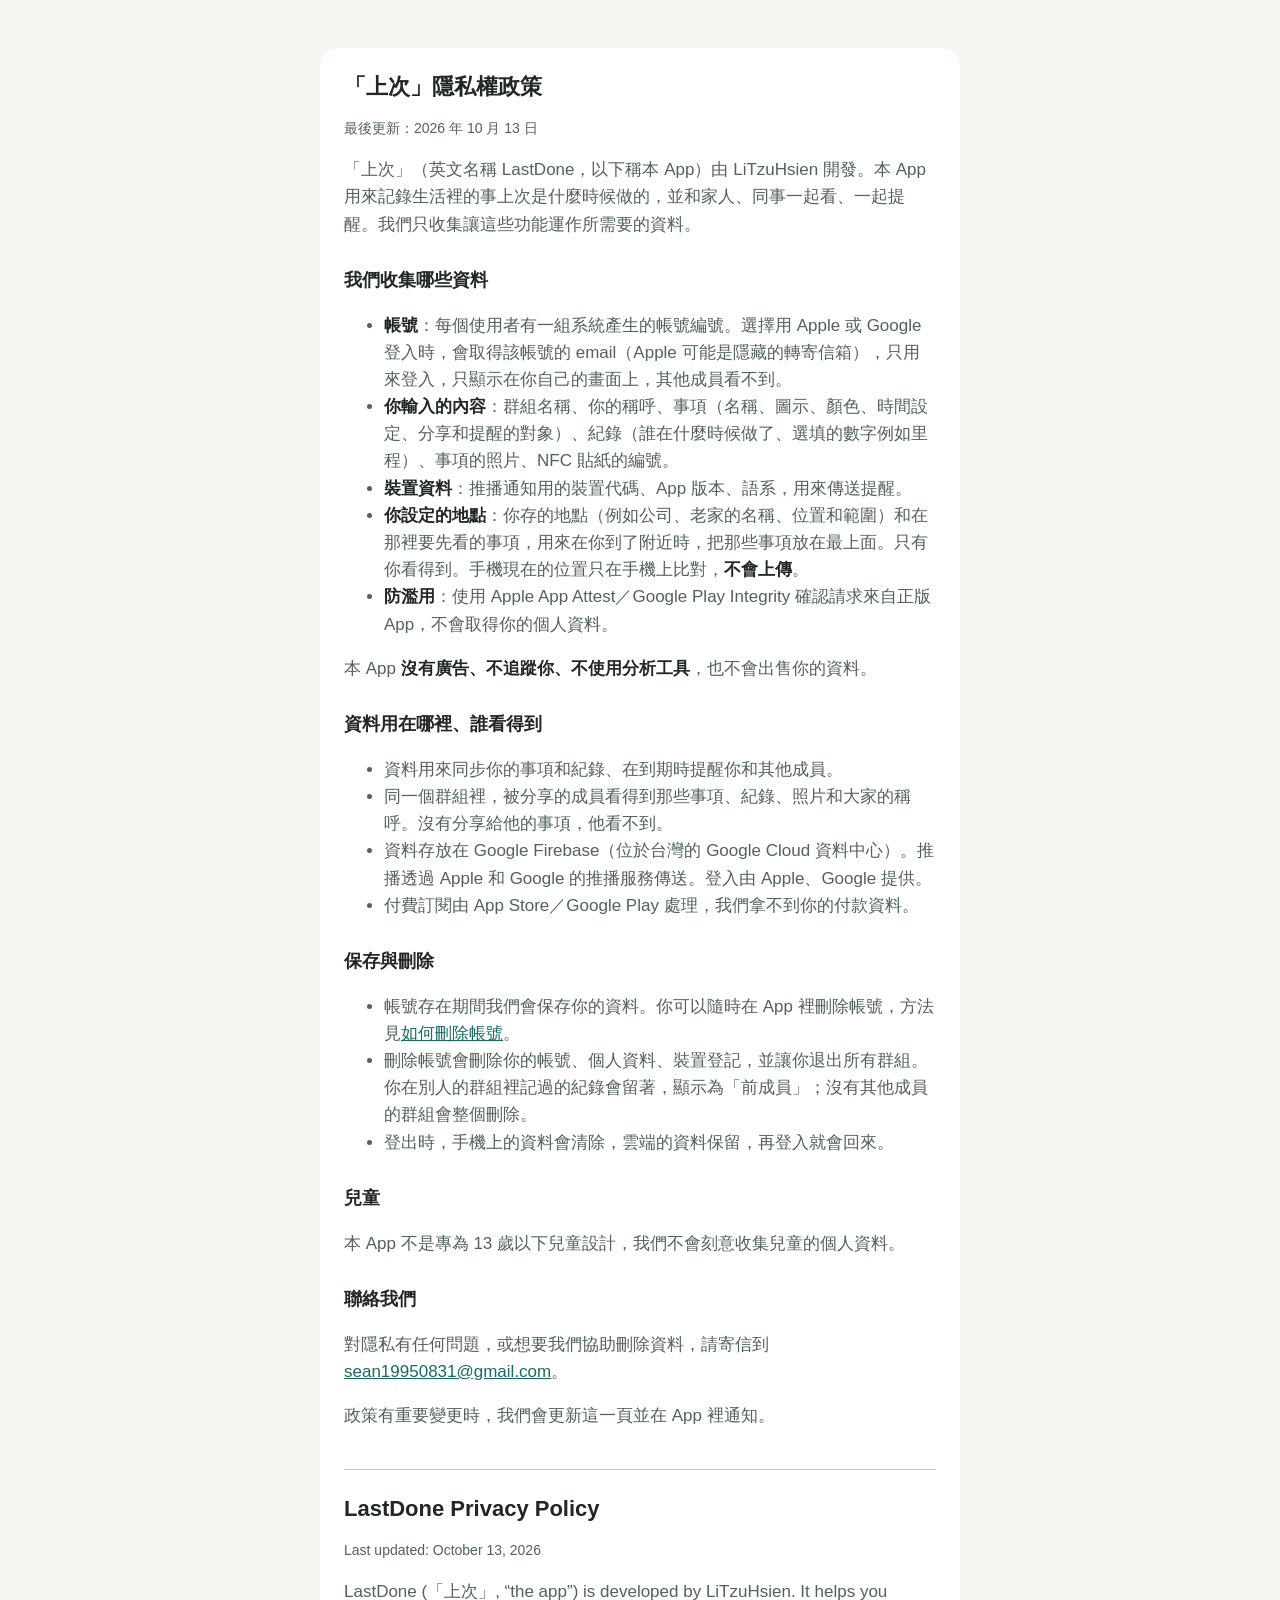
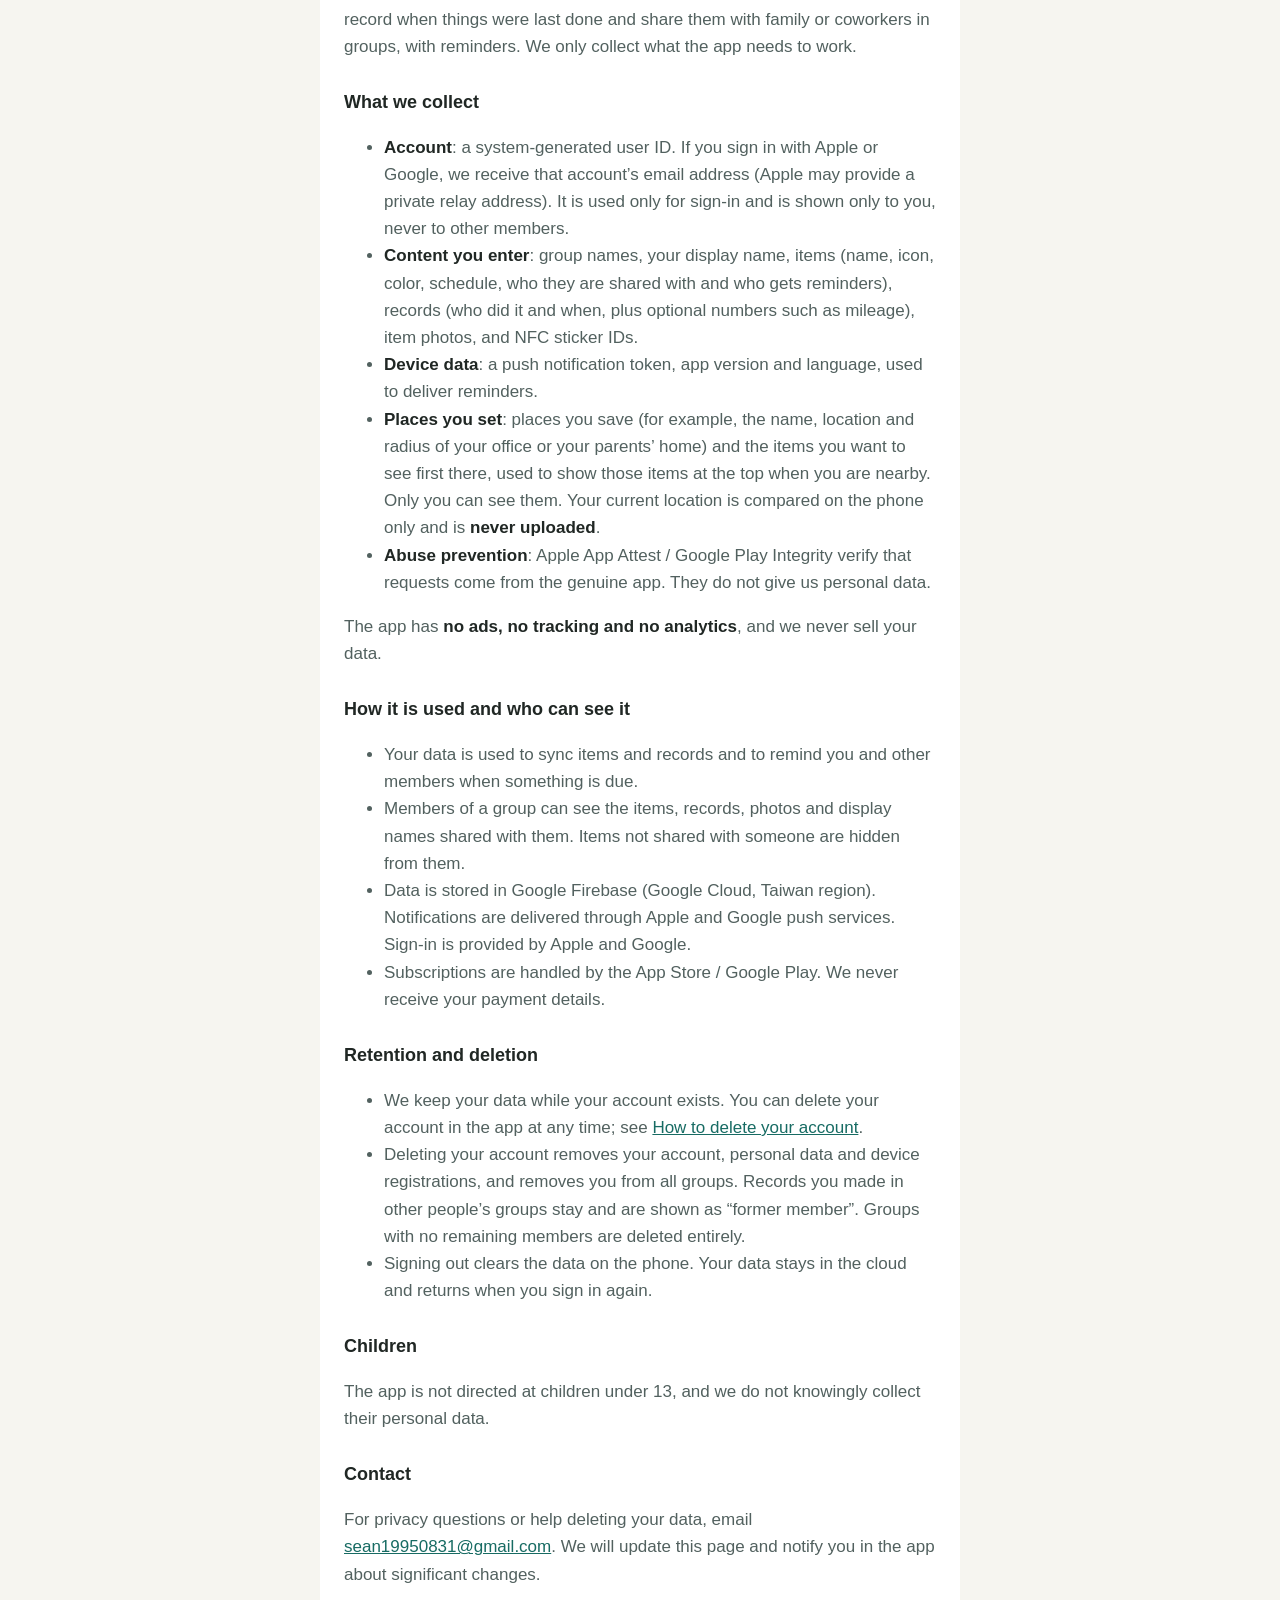
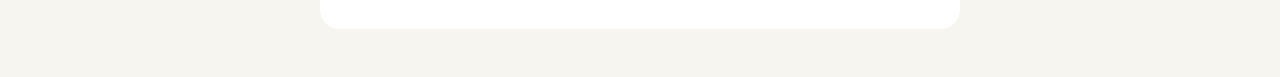
==== privacy/index.html @ f5fc483f "隱私權政策、刪除帳號說明（中英文） Co-Authored-By: Claude Opus 5.5 <noreply@anthropic.com> Claude-Session: https://cl" ====
<!doctype html>
<html lang="zh-Hant-TW">
<head>
  <meta charset="utf-8">
  <meta name="viewport" content="width=device-width, initial-scale=1">
  <title>「上次」隱私權政策 Privacy Policy</title>
  <style>
    :root {
      color-scheme: light dark;
      --bg: #f6f5f0;
      --card: #ffffff;
      --text: #202724;
      --muted: #52615f;
      --accent: #176b63;
    }
    @media (prefers-color-scheme: dark) {
      :root {
        --bg: #151a18;
        --card: #202724;
        --text: #f3f5f2;
        --muted: #bbc7c2;
        --accent: #79d6c7;
      }
    }
    body {
      margin: 0;
      background: var(--bg);
      color: var(--text);
      font: 17px/1.6 -apple-system, BlinkMacSystemFont, "PingFang TC", "Noto Sans TC", sans-serif;
    }
    main {
      max-width: 640px;
      margin: 0 auto;
      padding: 48px 16px;
    }
    .card {
      background: var(--card);
      border-radius: 20px;
      padding: 24px;
    }
    h1 {
      font-size: 22px;
      line-height: 1.4;
      margin: 0 0 8px;
    }
    p, li {
      color: var(--muted);
    }
    .code {
      font: 600 32px/1.2 ui-monospace, "SF Mono", Menlo, monospace;
      letter-spacing: 4px;
      color: var(--text);
      margin: 20px 0;
      word-break: break-all;
    }
    ol {
      padding-left: 20px;
    }
    strong {
      color: var(--text);
    }
  </style>
  <style>
    h2 { font-size: 18px; margin: 28px 0 8px; color: var(--text); }
    .lang { margin-top: 40px; padding-top: 24px; border-top: 1px solid color-mix(in srgb, var(--muted) 30%, transparent); }
    .updated { font-size: 14px; }
    a { color: var(--accent); }
    .card + .card { margin-top: 16px; }
  </style>
</head>
<body>
  <main>
    <div class="card">
      <h1>「上次」隱私權政策</h1>
      <p class="updated">最後更新：2026 年 10 月 13 日</p>
      <p>「上次」（英文名稱 LastDone，以下稱本 App）由 LiTzuHsien 開發。本 App 用來記錄生活裡的事上次是什麼時候做的，並和家人、同事一起看、一起提醒。我們只收集讓這些功能運作所需要的資料。</p>

      <h2>我們收集哪些資料</h2>
      <ul>
        <li><strong>帳號</strong>：每個使用者有一組系統產生的帳號編號。選擇用 Apple 或 Google 登入時，會取得該帳號的 email（Apple 可能是隱藏的轉寄信箱），只用來登入，只顯示在你自己的畫面上，其他成員看不到。</li>
        <li><strong>你輸入的內容</strong>：群組名稱、你的稱呼、事項（名稱、圖示、顏色、時間設定、分享和提醒的對象）、紀錄（誰在什麼時候做了、選填的數字例如里程）、事項的照片、NFC 貼紙的編號。</li>
        <li><strong>裝置資料</strong>：推播通知用的裝置代碼、App 版本、語系，用來傳送提醒。</li>
        <li><strong>你設定的地點</strong>：你存的地點（例如公司、老家的名稱、位置和範圍）和在那裡要先看的事項，用來在你到了附近時，把那些事項放在最上面。只有你看得到。手機現在的位置只在手機上比對，<strong>不會上傳</strong>。</li>
        <li><strong>防濫用</strong>：使用 Apple App Attest／Google Play Integrity 確認請求來自正版 App，不會取得你的個人資料。</li>
      </ul>
      <p>本 App <strong>沒有廣告、不追蹤你、不使用分析工具</strong>，也不會出售你的資料。</p>

      <h2>資料用在哪裡、誰看得到</h2>
      <ul>
        <li>資料用來同步你的事項和紀錄、在到期時提醒你和其他成員。</li>
        <li>同一個群組裡，被分享的成員看得到那些事項、紀錄、照片和大家的稱呼。沒有分享給他的事項，他看不到。</li>
        <li>資料存放在 Google Firebase（位於台灣的 Google Cloud 資料中心）。推播透過 Apple 和 Google 的推播服務傳送。登入由 Apple、Google 提供。</li>
        <li>付費訂閱由 App Store／Google Play 處理，我們拿不到你的付款資料。</li>
      </ul>

      <h2>保存與刪除</h2>
      <ul>
        <li>帳號存在期間我們會保存你的資料。你可以隨時在 App 裡刪除帳號，方法見<a href="../delete-account/">如何刪除帳號</a>。</li>
        <li>刪除帳號會刪除你的帳號、個人資料、裝置登記，並讓你退出所有群組。你在別人的群組裡記過的紀錄會留著，顯示為「前成員」；沒有其他成員的群組會整個刪除。</li>
        <li>登出時，手機上的資料會清除，雲端的資料保留，再登入就會回來。</li>
      </ul>

      <h2>兒童</h2>
      <p>本 App 不是專為 13 歲以下兒童設計，我們不會刻意收集兒童的個人資料。</p>

      <h2>聯絡我們</h2>
      <p>對隱私有任何問題，或想要我們協助刪除資料，請寄信到 <a href="mailto:sean19950831@gmail.com">sean19950831@gmail.com</a>。</p>
      <p>政策有重要變更時，我們會更新這一頁並在 App 裡通知。</p>

      <div class="lang" lang="en">
        <h1>LastDone Privacy Policy</h1>
        <p class="updated">Last updated: October 13, 2026</p>
        <p>LastDone (「上次」, “the app”) is developed by LiTzuHsien. It helps you record when things were last done and share them with family or coworkers in groups, with reminders. We only collect what the app needs to work.</p>
        <h2>What we collect</h2>
        <ul>
          <li><strong>Account</strong>: a system-generated user ID. If you sign in with Apple or Google, we receive that account’s email address (Apple may provide a private relay address). It is used only for sign-in and is shown only to you, never to other members.</li>
          <li><strong>Content you enter</strong>: group names, your display name, items (name, icon, color, schedule, who they are shared with and who gets reminders), records (who did it and when, plus optional numbers such as mileage), item photos, and NFC sticker IDs.</li>
          <li><strong>Device data</strong>: a push notification token, app version and language, used to deliver reminders.</li>
          <li><strong>Places you set</strong>: places you save (for example, the name, location and radius of your office or your parents’ home) and the items you want to see first there, used to show those items at the top when you are nearby. Only you can see them. Your current location is compared on the phone only and is <strong>never uploaded</strong>.</li>
          <li><strong>Abuse prevention</strong>: Apple App Attest / Google Play Integrity verify that requests come from the genuine app. They do not give us personal data.</li>
        </ul>
        <p>The app has <strong>no ads, no tracking and no analytics</strong>, and we never sell your data.</p>
        <h2>How it is used and who can see it</h2>
        <ul>
          <li>Your data is used to sync items and records and to remind you and other members when something is due.</li>
          <li>Members of a group can see the items, records, photos and display names shared with them. Items not shared with someone are hidden from them.</li>
          <li>Data is stored in Google Firebase (Google Cloud, Taiwan region). Notifications are delivered through Apple and Google push services. Sign-in is provided by Apple and Google.</li>
          <li>Subscriptions are handled by the App Store / Google Play. We never receive your payment details.</li>
        </ul>
        <h2>Retention and deletion</h2>
        <ul>
          <li>We keep your data while your account exists. You can delete your account in the app at any time; see <a href="../delete-account/">How to delete your account</a>.</li>
          <li>Deleting your account removes your account, personal data and device registrations, and removes you from all groups. Records you made in other people’s groups stay and are shown as “former member”. Groups with no remaining members are deleted entirely.</li>
          <li>Signing out clears the data on the phone. Your data stays in the cloud and returns when you sign in again.</li>
        </ul>
        <h2>Children</h2>
        <p>The app is not directed at children under 13, and we do not knowingly collect their personal data.</p>
        <h2>Contact</h2>
        <p>For privacy questions or help deleting your data, email <a href="mailto:sean19950831@gmail.com">sean19950831@gmail.com</a>. We will update this page and notify you in the app about significant changes.</p>
      </div>
    </div>
  </main>
</body>
</html>
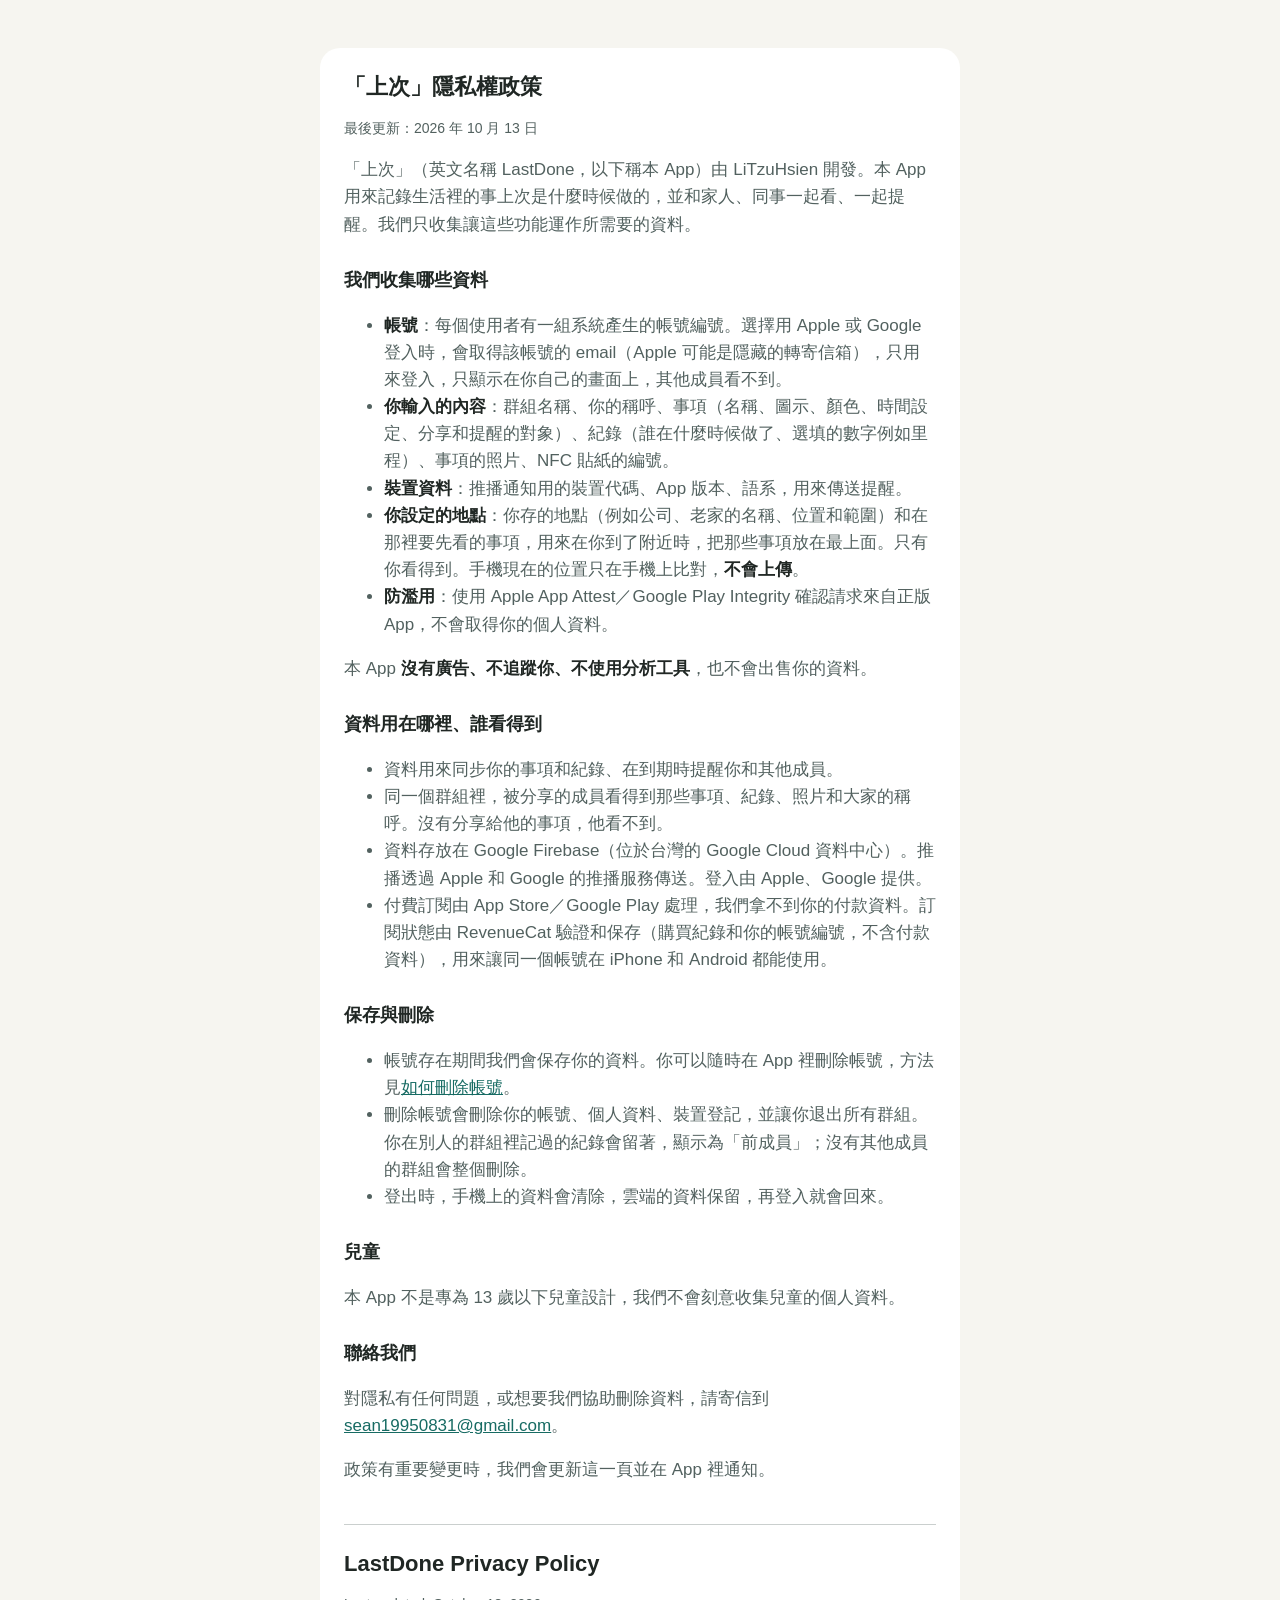
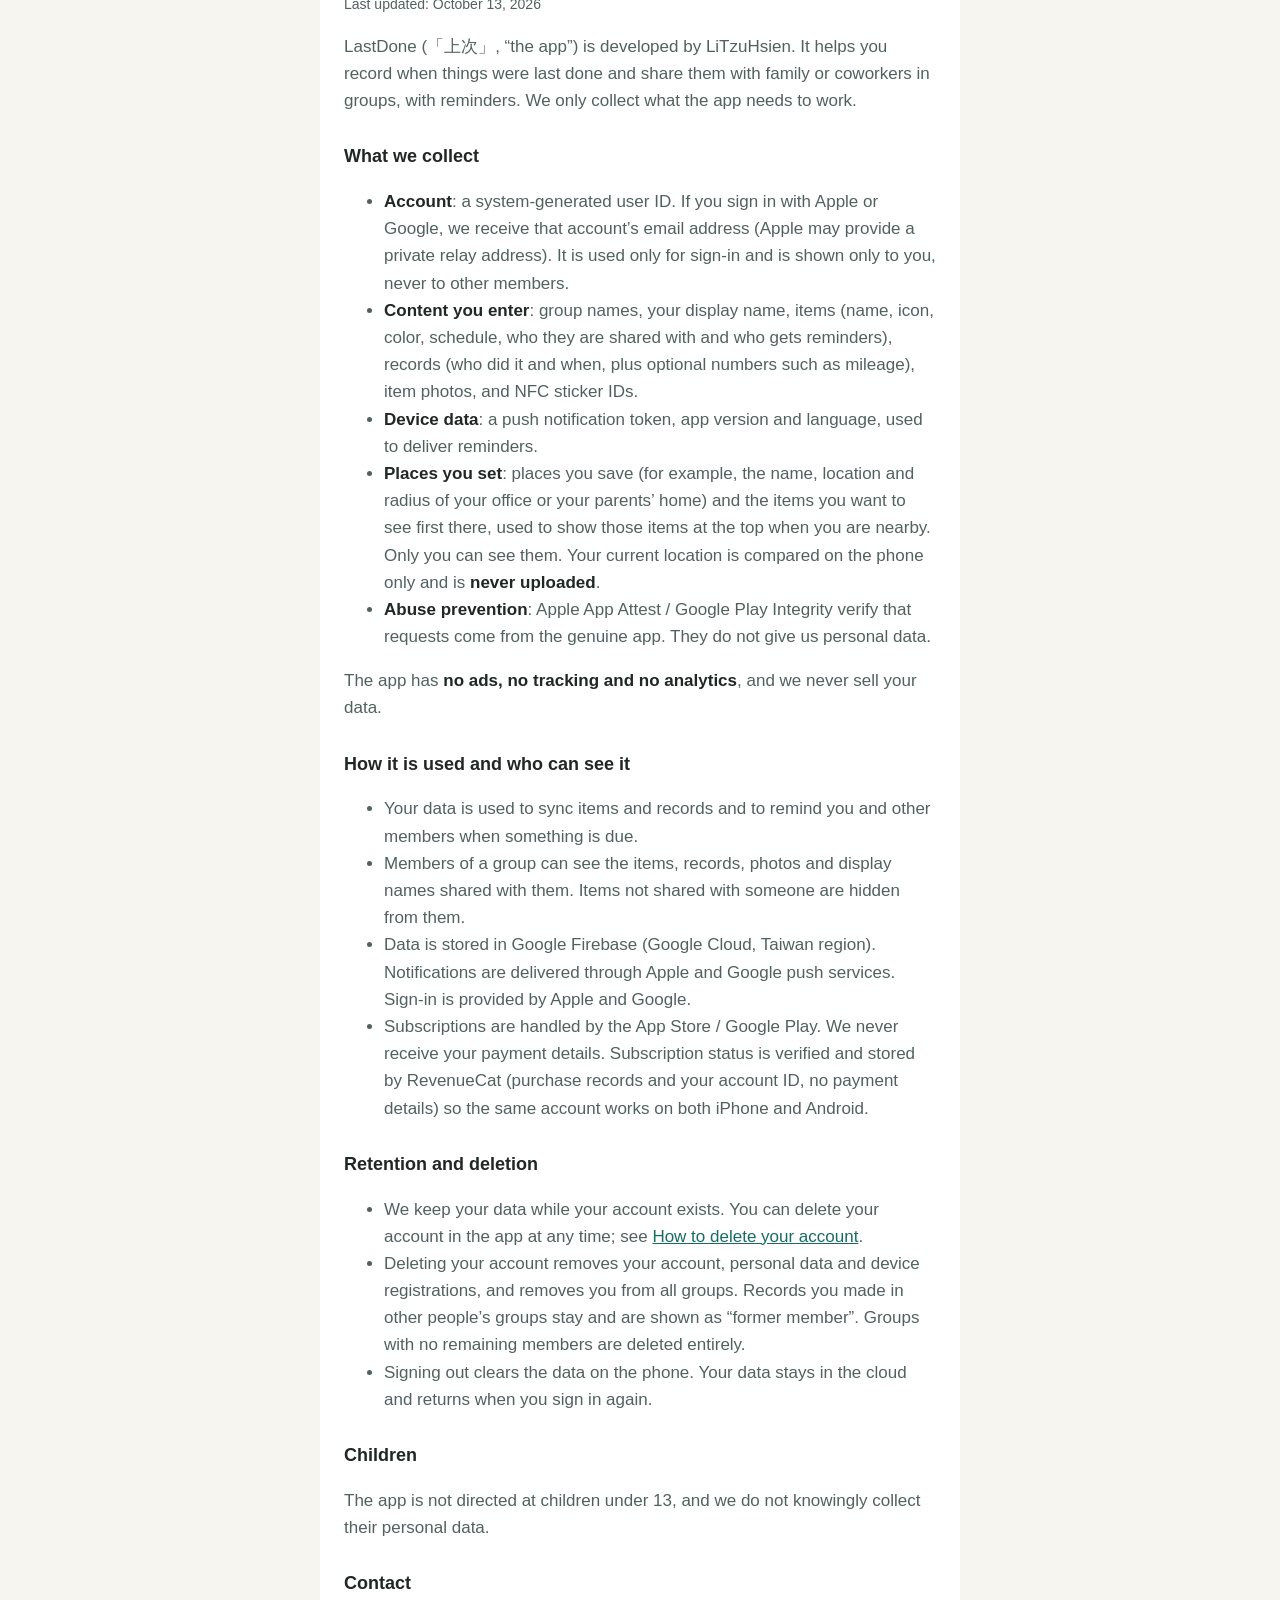
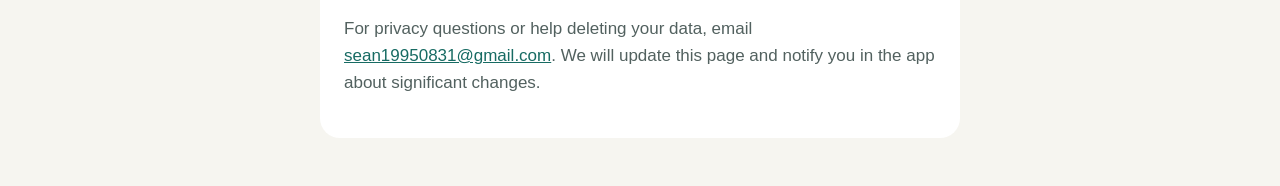
==== commit cdff3a1b: "隱私權政策：訂閱狀態由 RevenueCat 驗證和保存 Co-Authored-By: Claude Opus 5.5 <noreply@anthropic.com> Claude-Session:" ====
--- a/privacy/index.html
+++ b/privacy/index.html
@@ -90,7 +90,7 @@
         <li>資料用來同步你的事項和紀錄、在到期時提醒你和其他成員。</li>
         <li>同一個群組裡，被分享的成員看得到那些事項、紀錄、照片和大家的稱呼。沒有分享給他的事項，他看不到。</li>
         <li>資料存放在 Google Firebase（位於台灣的 Google Cloud 資料中心）。推播透過 Apple 和 Google 的推播服務傳送。登入由 Apple、Google 提供。</li>
-        <li>付費訂閱由 App Store／Google Play 處理，我們拿不到你的付款資料。</li>
+        <li>付費訂閱由 App Store／Google Play 處理，我們拿不到你的付款資料。訂閱狀態由 RevenueCat 驗證和保存（購買紀錄和你的帳號編號，不含付款資料），用來讓同一個帳號在 iPhone 和 Android 都能使用。</li>
       </ul>
 
       <h2>保存與刪除</h2>
@@ -125,7 +125,7 @@
           <li>Your data is used to sync items and records and to remind you and other members when something is due.</li>
           <li>Members of a group can see the items, records, photos and display names shared with them. Items not shared with someone are hidden from them.</li>
           <li>Data is stored in Google Firebase (Google Cloud, Taiwan region). Notifications are delivered through Apple and Google push services. Sign-in is provided by Apple and Google.</li>
-          <li>Subscriptions are handled by the App Store / Google Play. We never receive your payment details.</li>
+          <li>Subscriptions are handled by the App Store / Google Play. We never receive your payment details. Subscription status is verified and stored by RevenueCat (purchase records and your account ID, no payment details) so the same account works on both iPhone and Android.</li>
         </ul>
         <h2>Retention and deletion</h2>
         <ul>
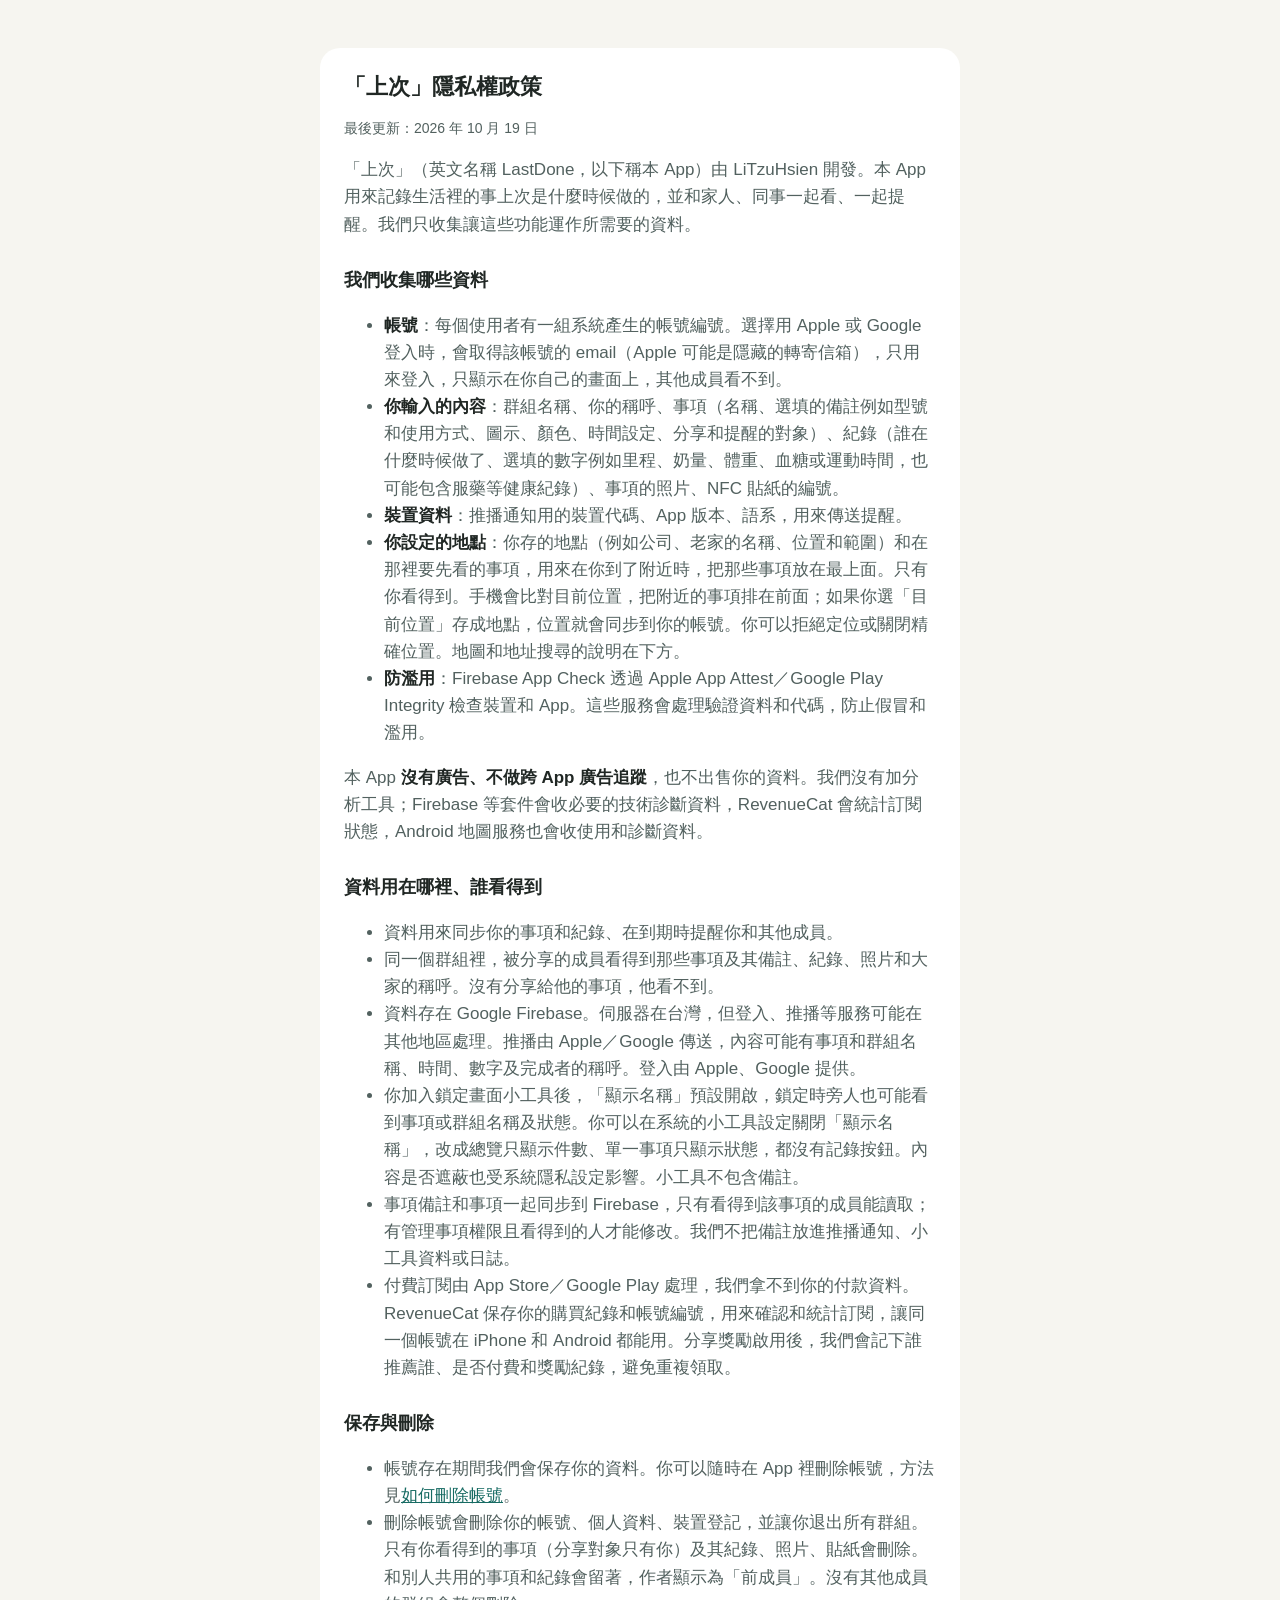
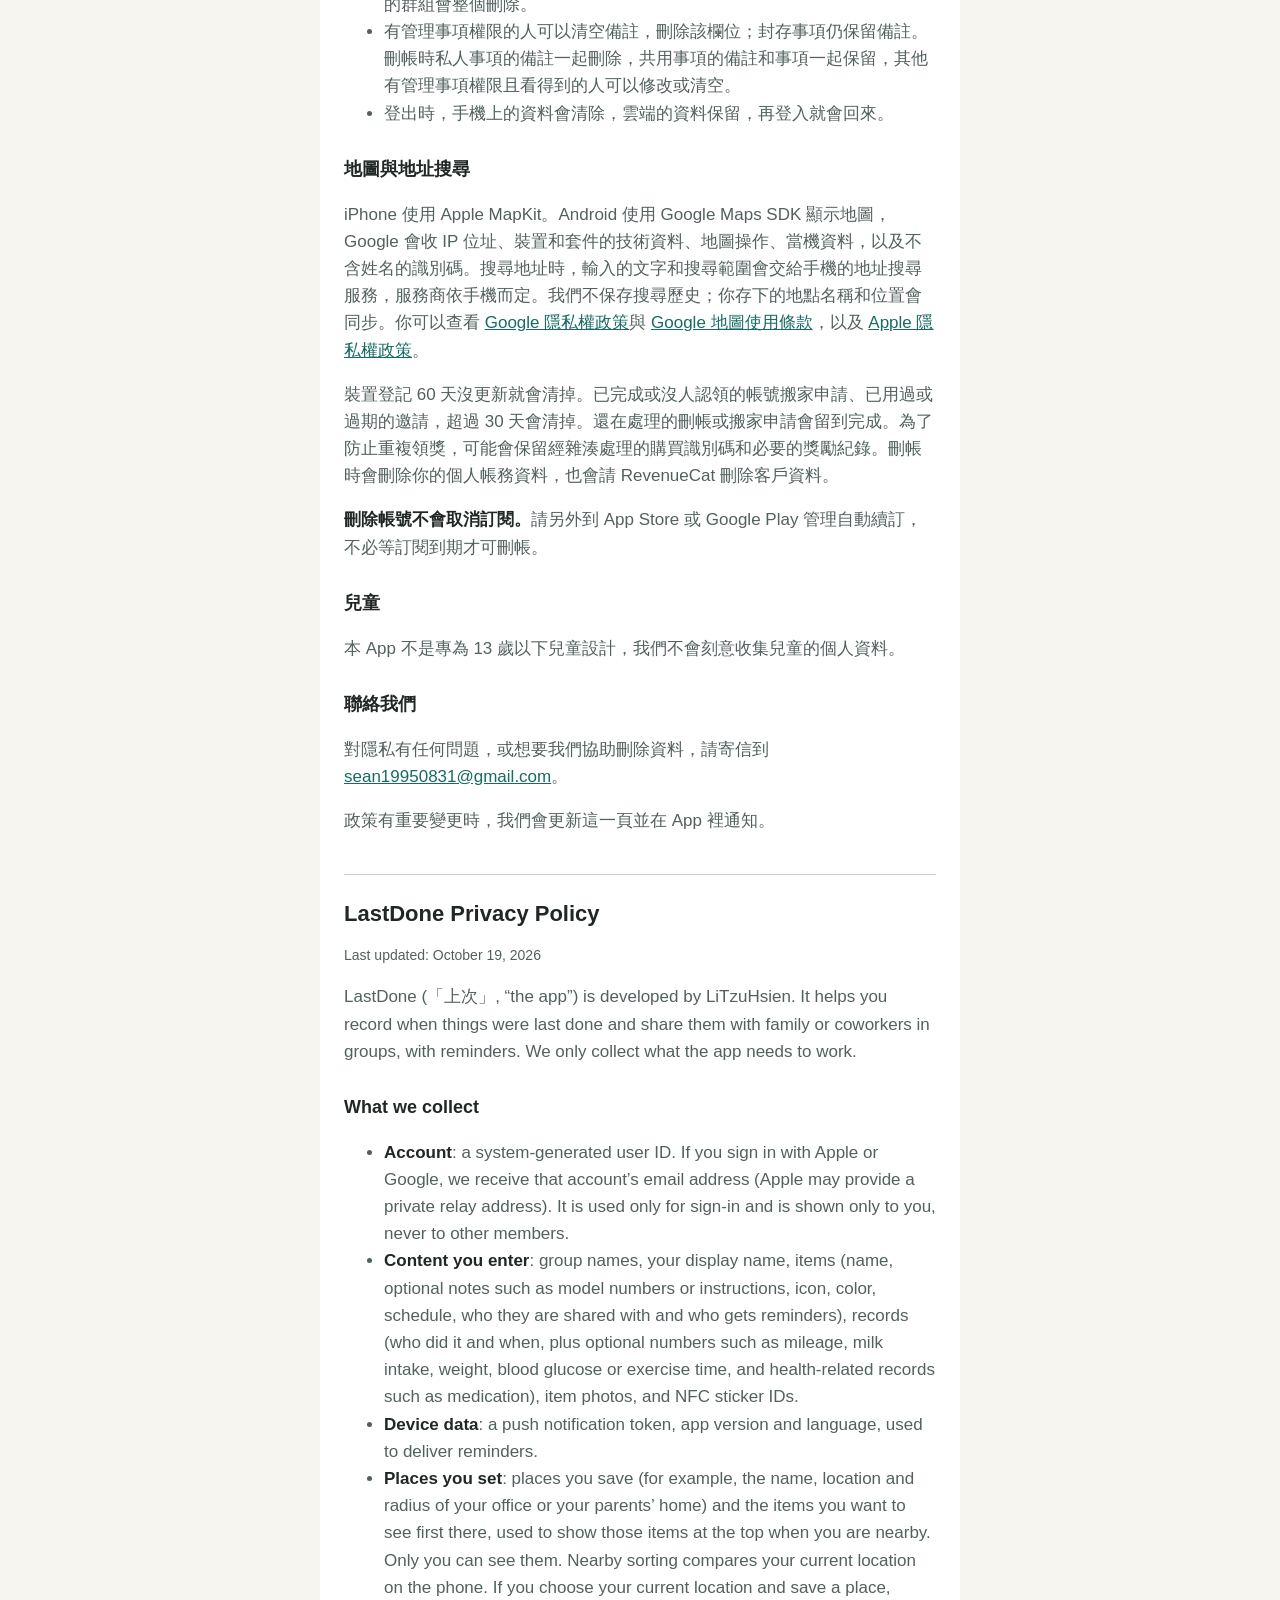
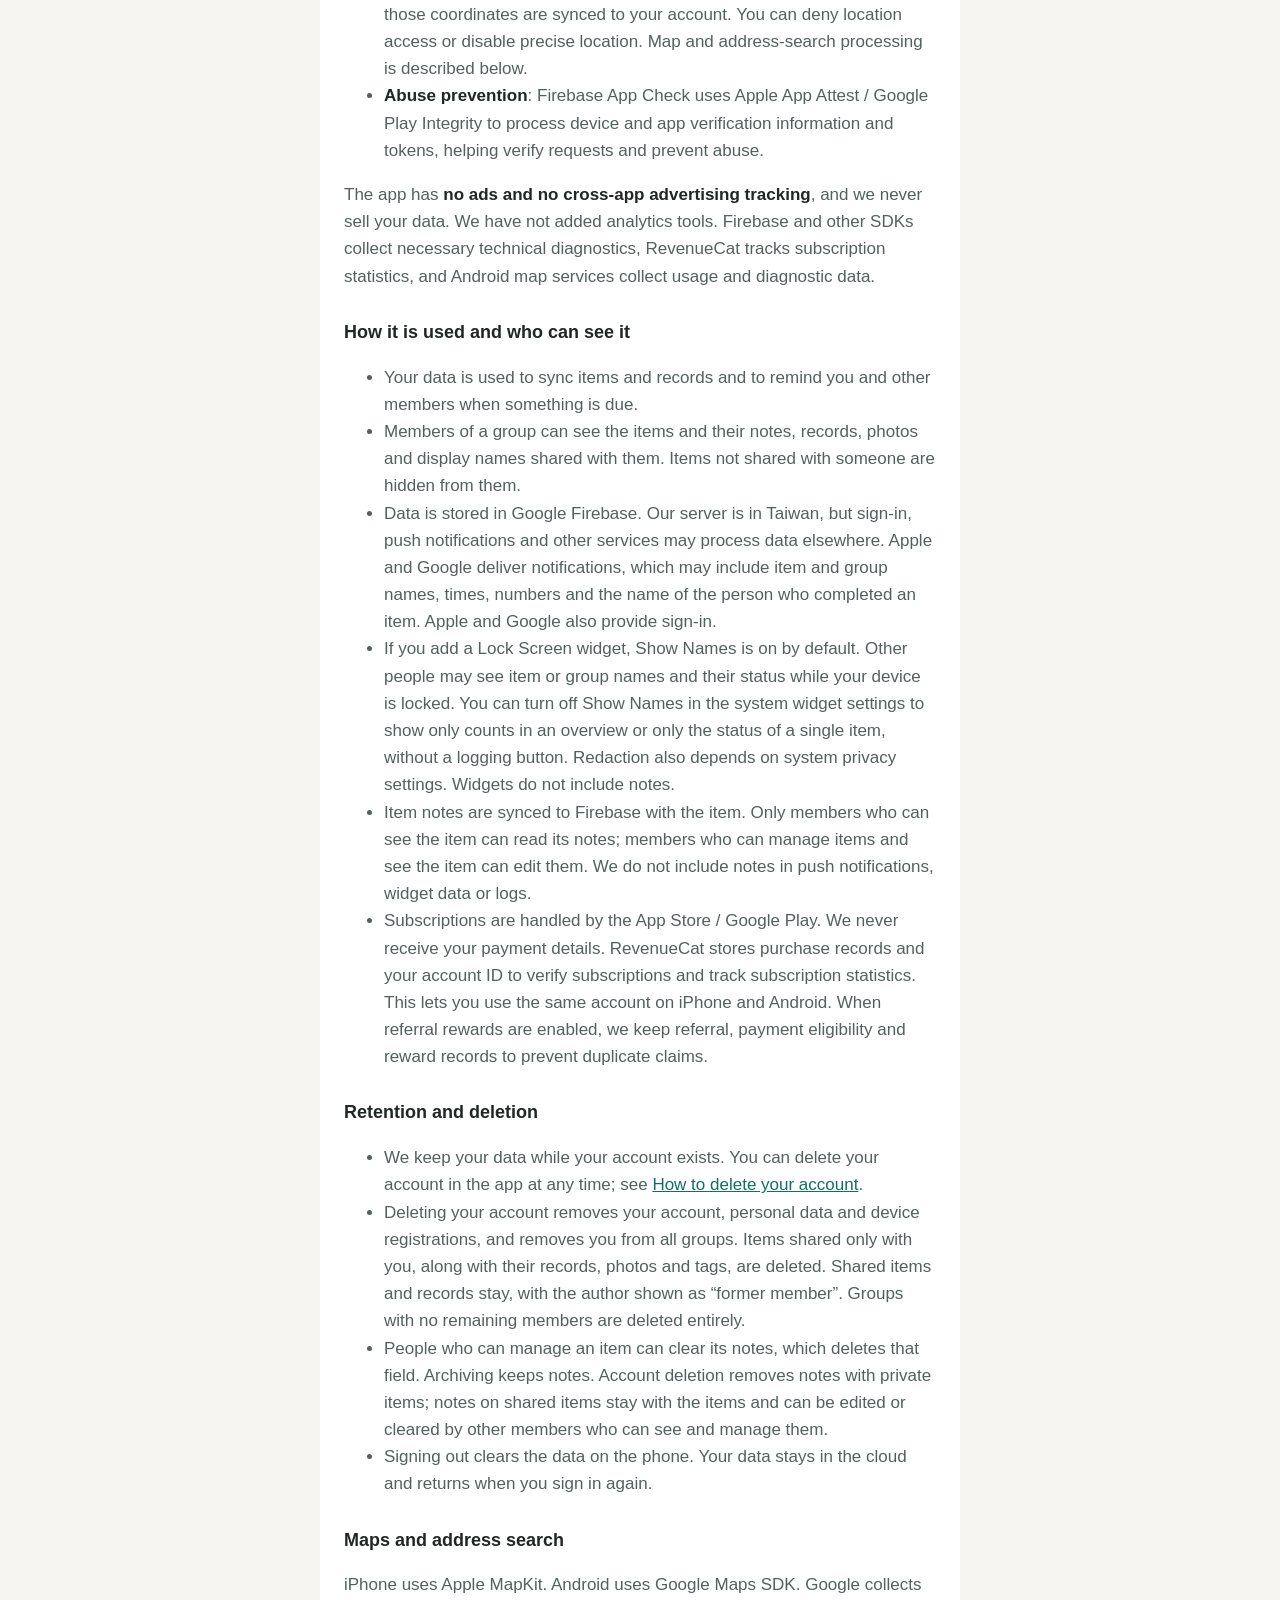
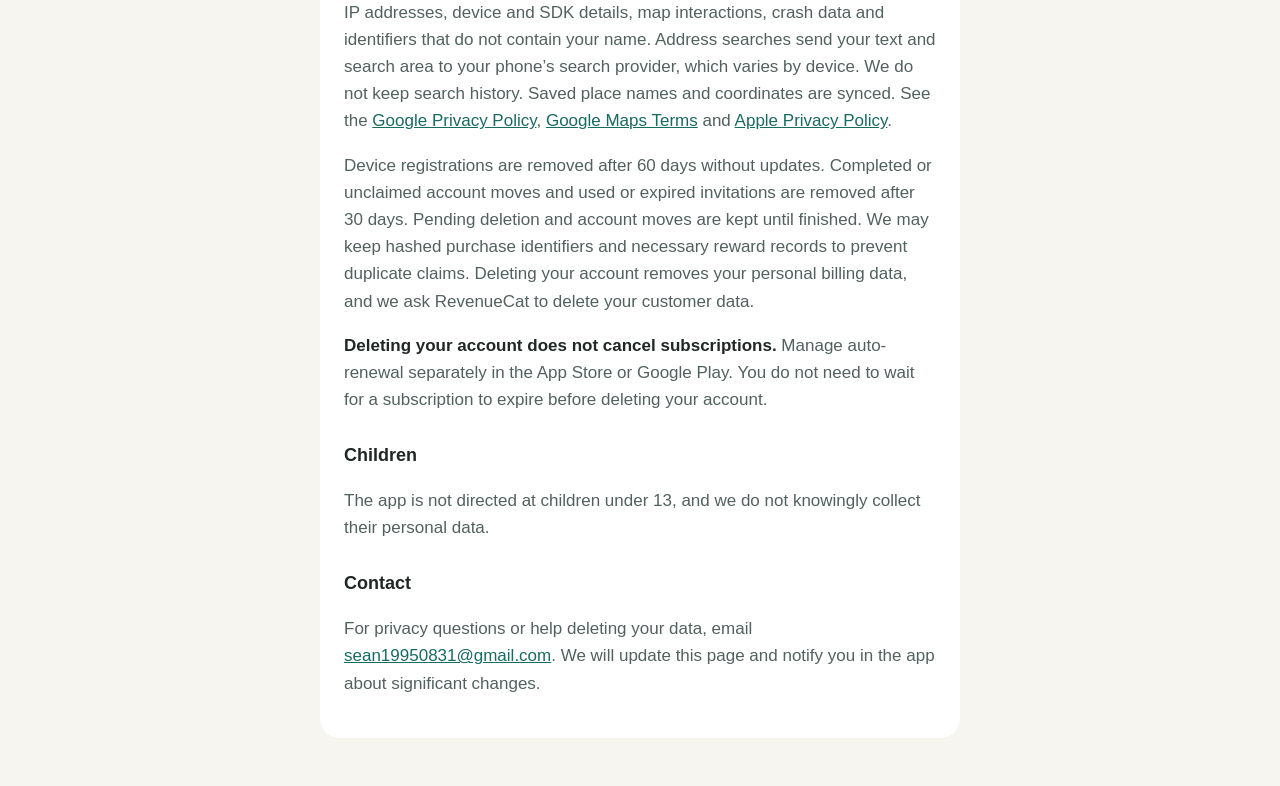
==== commit 82c97f7f: "更新 privacy/index.html" ====
--- a/privacy/index.html
+++ b/privacy/index.html
@@ -72,33 +72,41 @@
   <main>
     <div class="card">
       <h1>「上次」隱私權政策</h1>
-      <p class="updated">最後更新：2026 年 10 月 13 日</p>
+      <p class="updated">最後更新：2026 年 10 月 19 日</p>
       <p>「上次」（英文名稱 LastDone，以下稱本 App）由 LiTzuHsien 開發。本 App 用來記錄生活裡的事上次是什麼時候做的，並和家人、同事一起看、一起提醒。我們只收集讓這些功能運作所需要的資料。</p>
 
       <h2>我們收集哪些資料</h2>
       <ul>
         <li><strong>帳號</strong>：每個使用者有一組系統產生的帳號編號。選擇用 Apple 或 Google 登入時，會取得該帳號的 email（Apple 可能是隱藏的轉寄信箱），只用來登入，只顯示在你自己的畫面上，其他成員看不到。</li>
-        <li><strong>你輸入的內容</strong>：群組名稱、你的稱呼、事項（名稱、圖示、顏色、時間設定、分享和提醒的對象）、紀錄（誰在什麼時候做了、選填的數字例如里程）、事項的照片、NFC 貼紙的編號。</li>
+        <li><strong>你輸入的內容</strong>：群組名稱、你的稱呼、事項（名稱、選填的備註例如型號和使用方式、圖示、顏色、時間設定、分享和提醒的對象）、紀錄（誰在什麼時候做了、選填的數字例如里程、奶量、體重、血糖或運動時間，也可能包含服藥等健康紀錄）、事項的照片、NFC 貼紙的編號。</li>
         <li><strong>裝置資料</strong>：推播通知用的裝置代碼、App 版本、語系，用來傳送提醒。</li>
-        <li><strong>你設定的地點</strong>：你存的地點（例如公司、老家的名稱、位置和範圍）和在那裡要先看的事項，用來在你到了附近時，把那些事項放在最上面。只有你看得到。手機現在的位置只在手機上比對，<strong>不會上傳</strong>。</li>
-        <li><strong>防濫用</strong>：使用 Apple App Attest／Google Play Integrity 確認請求來自正版 App，不會取得你的個人資料。</li>
+        <li><strong>你設定的地點</strong>：你存的地點（例如公司、老家的名稱、位置和範圍）和在那裡要先看的事項，用來在你到了附近時，把那些事項放在最上面。只有你看得到。手機會比對目前位置，把附近的事項排在前面；如果你選「目前位置」存成地點，位置就會同步到你的帳號。你可以拒絕定位或關閉精確位置。地圖和地址搜尋的說明在下方。</li>
+        <li><strong>防濫用</strong>：Firebase App Check 透過 Apple App Attest／Google Play Integrity 檢查裝置和 App。這些服務會處理驗證資料和代碼，防止假冒和濫用。</li>
       </ul>
-      <p>本 App <strong>沒有廣告、不追蹤你、不使用分析工具</strong>，也不會出售你的資料。</p>
+      <p>本 App <strong>沒有廣告、不做跨 App 廣告追蹤</strong>，也不出售你的資料。我們沒有加分析工具；Firebase 等套件會收必要的技術診斷資料，RevenueCat 會統計訂閱狀態，Android 地圖服務也會收使用和診斷資料。</p>
 
       <h2>資料用在哪裡、誰看得到</h2>
       <ul>
         <li>資料用來同步你的事項和紀錄、在到期時提醒你和其他成員。</li>
-        <li>同一個群組裡，被分享的成員看得到那些事項、紀錄、照片和大家的稱呼。沒有分享給他的事項，他看不到。</li>
-        <li>資料存放在 Google Firebase（位於台灣的 Google Cloud 資料中心）。推播透過 Apple 和 Google 的推播服務傳送。登入由 Apple、Google 提供。</li>
-        <li>付費訂閱由 App Store／Google Play 處理，我們拿不到你的付款資料。訂閱狀態由 RevenueCat 驗證和保存（購買紀錄和你的帳號編號，不含付款資料），用來讓同一個帳號在 iPhone 和 Android 都能使用。</li>
+        <li>同一個群組裡，被分享的成員看得到那些事項及其備註、紀錄、照片和大家的稱呼。沒有分享給他的事項，他看不到。</li>
+        <li>資料存在 Google Firebase。伺服器在台灣，但登入、推播等服務可能在其他地區處理。推播由 Apple／Google 傳送，內容可能有事項和群組名稱、時間、數字及完成者的稱呼。登入由 Apple、Google 提供。</li>
+        <li>你加入鎖定畫面小工具後，「顯示名稱」預設開啟，鎖定時旁人也可能看到事項或群組名稱及狀態。你可以在系統的小工具設定關閉「顯示名稱」，改成總覽只顯示件數、單一事項只顯示狀態，都沒有記錄按鈕。內容是否遮蔽也受系統隱私設定影響。小工具不包含備註。</li>
+        <li>事項備註和事項一起同步到 Firebase，只有看得到該事項的成員能讀取；有管理事項權限且看得到的人才能修改。我們不把備註放進推播通知、小工具資料或日誌。</li>
+        <li>付費訂閱由 App Store／Google Play 處理，我們拿不到你的付款資料。RevenueCat 保存你的購買紀錄和帳號編號，用來確認和統計訂閱，讓同一個帳號在 iPhone 和 Android 都能用。分享獎勵啟用後，我們會記下誰推薦誰、是否付費和獎勵紀錄，避免重複領取。</li>
       </ul>
 
       <h2>保存與刪除</h2>
       <ul>
         <li>帳號存在期間我們會保存你的資料。你可以隨時在 App 裡刪除帳號，方法見<a href="../delete-account/">如何刪除帳號</a>。</li>
-        <li>刪除帳號會刪除你的帳號、個人資料、裝置登記，並讓你退出所有群組。你在別人的群組裡記過的紀錄會留著，顯示為「前成員」；沒有其他成員的群組會整個刪除。</li>
+        <li>刪除帳號會刪除你的帳號、個人資料、裝置登記，並讓你退出所有群組。只有你看得到的事項（分享對象只有你）及其紀錄、照片、貼紙會刪除。和別人共用的事項和紀錄會留著，作者顯示為「前成員」。沒有其他成員的群組會整個刪除。</li>
+        <li>有管理事項權限的人可以清空備註，刪除該欄位；封存事項仍保留備註。刪帳時私人事項的備註一起刪除，共用事項的備註和事項一起保留，其他有管理事項權限且看得到的人可以修改或清空。</li>
         <li>登出時，手機上的資料會清除，雲端的資料保留，再登入就會回來。</li>
       </ul>
+
+      <h2>地圖與地址搜尋</h2>
+      <p>iPhone 使用 Apple MapKit。Android 使用 Google Maps SDK 顯示地圖，Google 會收 IP 位址、裝置和套件的技術資料、地圖操作、當機資料，以及不含姓名的識別碼。搜尋地址時，輸入的文字和搜尋範圍會交給手機的地址搜尋服務，服務商依手機而定。我們不保存搜尋歷史；你存下的地點名稱和位置會同步。你可以查看 <a href="https://www.google.com/policies/privacy/">Google 隱私權政策</a>與 <a href="https://maps.google.com/help/terms_maps/">Google 地圖使用條款</a>，以及 <a href="https://www.apple.com/legal/privacy/">Apple 隱私權政策</a>。</p>
+      <p>裝置登記 60 天沒更新就會清掉。已完成或沒人認領的帳號搬家申請、已用過或過期的邀請，超過 30 天會清掉。還在處理的刪帳或搬家申請會留到完成。為了防止重複領獎，可能會保留經雜湊處理的購買識別碼和必要的獎勵紀錄。刪帳時會刪除你的個人帳務資料，也會請 RevenueCat 刪除客戶資料。</p>
+      <p><strong>刪除帳號不會取消訂閱。</strong>請另外到 App Store 或 Google Play 管理自動續訂，不必等訂閱到期才可刪帳。</p>
 
       <h2>兒童</h2>
       <p>本 App 不是專為 13 歲以下兒童設計，我們不會刻意收集兒童的個人資料。</p>
@@ -109,30 +117,37 @@
 
       <div class="lang" lang="en">
         <h1>LastDone Privacy Policy</h1>
-        <p class="updated">Last updated: October 13, 2026</p>
+        <p class="updated">Last updated: October 19, 2026</p>
         <p>LastDone (「上次」, “the app”) is developed by LiTzuHsien. It helps you record when things were last done and share them with family or coworkers in groups, with reminders. We only collect what the app needs to work.</p>
         <h2>What we collect</h2>
         <ul>
           <li><strong>Account</strong>: a system-generated user ID. If you sign in with Apple or Google, we receive that account’s email address (Apple may provide a private relay address). It is used only for sign-in and is shown only to you, never to other members.</li>
-          <li><strong>Content you enter</strong>: group names, your display name, items (name, icon, color, schedule, who they are shared with and who gets reminders), records (who did it and when, plus optional numbers such as mileage), item photos, and NFC sticker IDs.</li>
+          <li><strong>Content you enter</strong>: group names, your display name, items (name, optional notes such as model numbers or instructions, icon, color, schedule, who they are shared with and who gets reminders), records (who did it and when, plus optional numbers such as mileage, milk intake, weight, blood glucose or exercise time, and health-related records such as medication), item photos, and NFC sticker IDs.</li>
           <li><strong>Device data</strong>: a push notification token, app version and language, used to deliver reminders.</li>
-          <li><strong>Places you set</strong>: places you save (for example, the name, location and radius of your office or your parents’ home) and the items you want to see first there, used to show those items at the top when you are nearby. Only you can see them. Your current location is compared on the phone only and is <strong>never uploaded</strong>.</li>
-          <li><strong>Abuse prevention</strong>: Apple App Attest / Google Play Integrity verify that requests come from the genuine app. They do not give us personal data.</li>
+          <li><strong>Places you set</strong>: places you save (for example, the name, location and radius of your office or your parents’ home) and the items you want to see first there, used to show those items at the top when you are nearby. Only you can see them. Nearby sorting compares your current location on the phone. If you choose your current location and save a place, those coordinates are synced to your account. You can deny location access or disable precise location. Map and address-search processing is described below.</li>
+          <li><strong>Abuse prevention</strong>: Firebase App Check uses Apple App Attest / Google Play Integrity to process device and app verification information and tokens, helping verify requests and prevent abuse.</li>
         </ul>
-        <p>The app has <strong>no ads, no tracking and no analytics</strong>, and we never sell your data.</p>
+        <p>The app has <strong>no ads and no cross-app advertising tracking</strong>, and we never sell your data. We have not added analytics tools. Firebase and other SDKs collect necessary technical diagnostics, RevenueCat tracks subscription statistics, and Android map services collect usage and diagnostic data.</p>
         <h2>How it is used and who can see it</h2>
         <ul>
           <li>Your data is used to sync items and records and to remind you and other members when something is due.</li>
-          <li>Members of a group can see the items, records, photos and display names shared with them. Items not shared with someone are hidden from them.</li>
-          <li>Data is stored in Google Firebase (Google Cloud, Taiwan region). Notifications are delivered through Apple and Google push services. Sign-in is provided by Apple and Google.</li>
-          <li>Subscriptions are handled by the App Store / Google Play. We never receive your payment details. Subscription status is verified and stored by RevenueCat (purchase records and your account ID, no payment details) so the same account works on both iPhone and Android.</li>
+          <li>Members of a group can see the items and their notes, records, photos and display names shared with them. Items not shared with someone are hidden from them.</li>
+          <li>Data is stored in Google Firebase. Our server is in Taiwan, but sign-in, push notifications and other services may process data elsewhere. Apple and Google deliver notifications, which may include item and group names, times, numbers and the name of the person who completed an item. Apple and Google also provide sign-in.</li>
+          <li>If you add a Lock Screen widget, Show Names is on by default. Other people may see item or group names and their status while your device is locked. You can turn off Show Names in the system widget settings to show only counts in an overview or only the status of a single item, without a logging button. Redaction also depends on system privacy settings. Widgets do not include notes.</li>
+          <li>Item notes are synced to Firebase with the item. Only members who can see the item can read its notes; members who can manage items and see the item can edit them. We do not include notes in push notifications, widget data or logs.</li>
+          <li>Subscriptions are handled by the App Store / Google Play. We never receive your payment details. RevenueCat stores purchase records and your account ID to verify subscriptions and track subscription statistics. This lets you use the same account on iPhone and Android. When referral rewards are enabled, we keep referral, payment eligibility and reward records to prevent duplicate claims.</li>
         </ul>
         <h2>Retention and deletion</h2>
         <ul>
           <li>We keep your data while your account exists. You can delete your account in the app at any time; see <a href="../delete-account/">How to delete your account</a>.</li>
-          <li>Deleting your account removes your account, personal data and device registrations, and removes you from all groups. Records you made in other people’s groups stay and are shown as “former member”. Groups with no remaining members are deleted entirely.</li>
+          <li>Deleting your account removes your account, personal data and device registrations, and removes you from all groups. Items shared only with you, along with their records, photos and tags, are deleted. Shared items and records stay, with the author shown as “former member”. Groups with no remaining members are deleted entirely.</li>
+          <li>People who can manage an item can clear its notes, which deletes that field. Archiving keeps notes. Account deletion removes notes with private items; notes on shared items stay with the items and can be edited or cleared by other members who can see and manage them.</li>
           <li>Signing out clears the data on the phone. Your data stays in the cloud and returns when you sign in again.</li>
         </ul>
+        <h2>Maps and address search</h2>
+        <p>iPhone uses Apple MapKit. Android uses Google Maps SDK. Google collects IP addresses, device and SDK details, map interactions, crash data and identifiers that do not contain your name. Address searches send your text and search area to your phone’s search provider, which varies by device. We do not keep search history. Saved place names and coordinates are synced. See the <a href="https://www.google.com/policies/privacy/">Google Privacy Policy</a>, <a href="https://maps.google.com/help/terms_maps/">Google Maps Terms</a> and <a href="https://www.apple.com/legal/privacy/">Apple Privacy Policy</a>.</p>
+        <p>Device registrations are removed after 60 days without updates. Completed or unclaimed account moves and used or expired invitations are removed after 30 days. Pending deletion and account moves are kept until finished. We may keep hashed purchase identifiers and necessary reward records to prevent duplicate claims. Deleting your account removes your personal billing data, and we ask RevenueCat to delete your customer data.</p>
+        <p><strong>Deleting your account does not cancel subscriptions.</strong> Manage auto-renewal separately in the App Store or Google Play. You do not need to wait for a subscription to expire before deleting your account.</p>
         <h2>Children</h2>
         <p>The app is not directed at children under 13, and we do not knowingly collect their personal data.</p>
         <h2>Contact</h2>
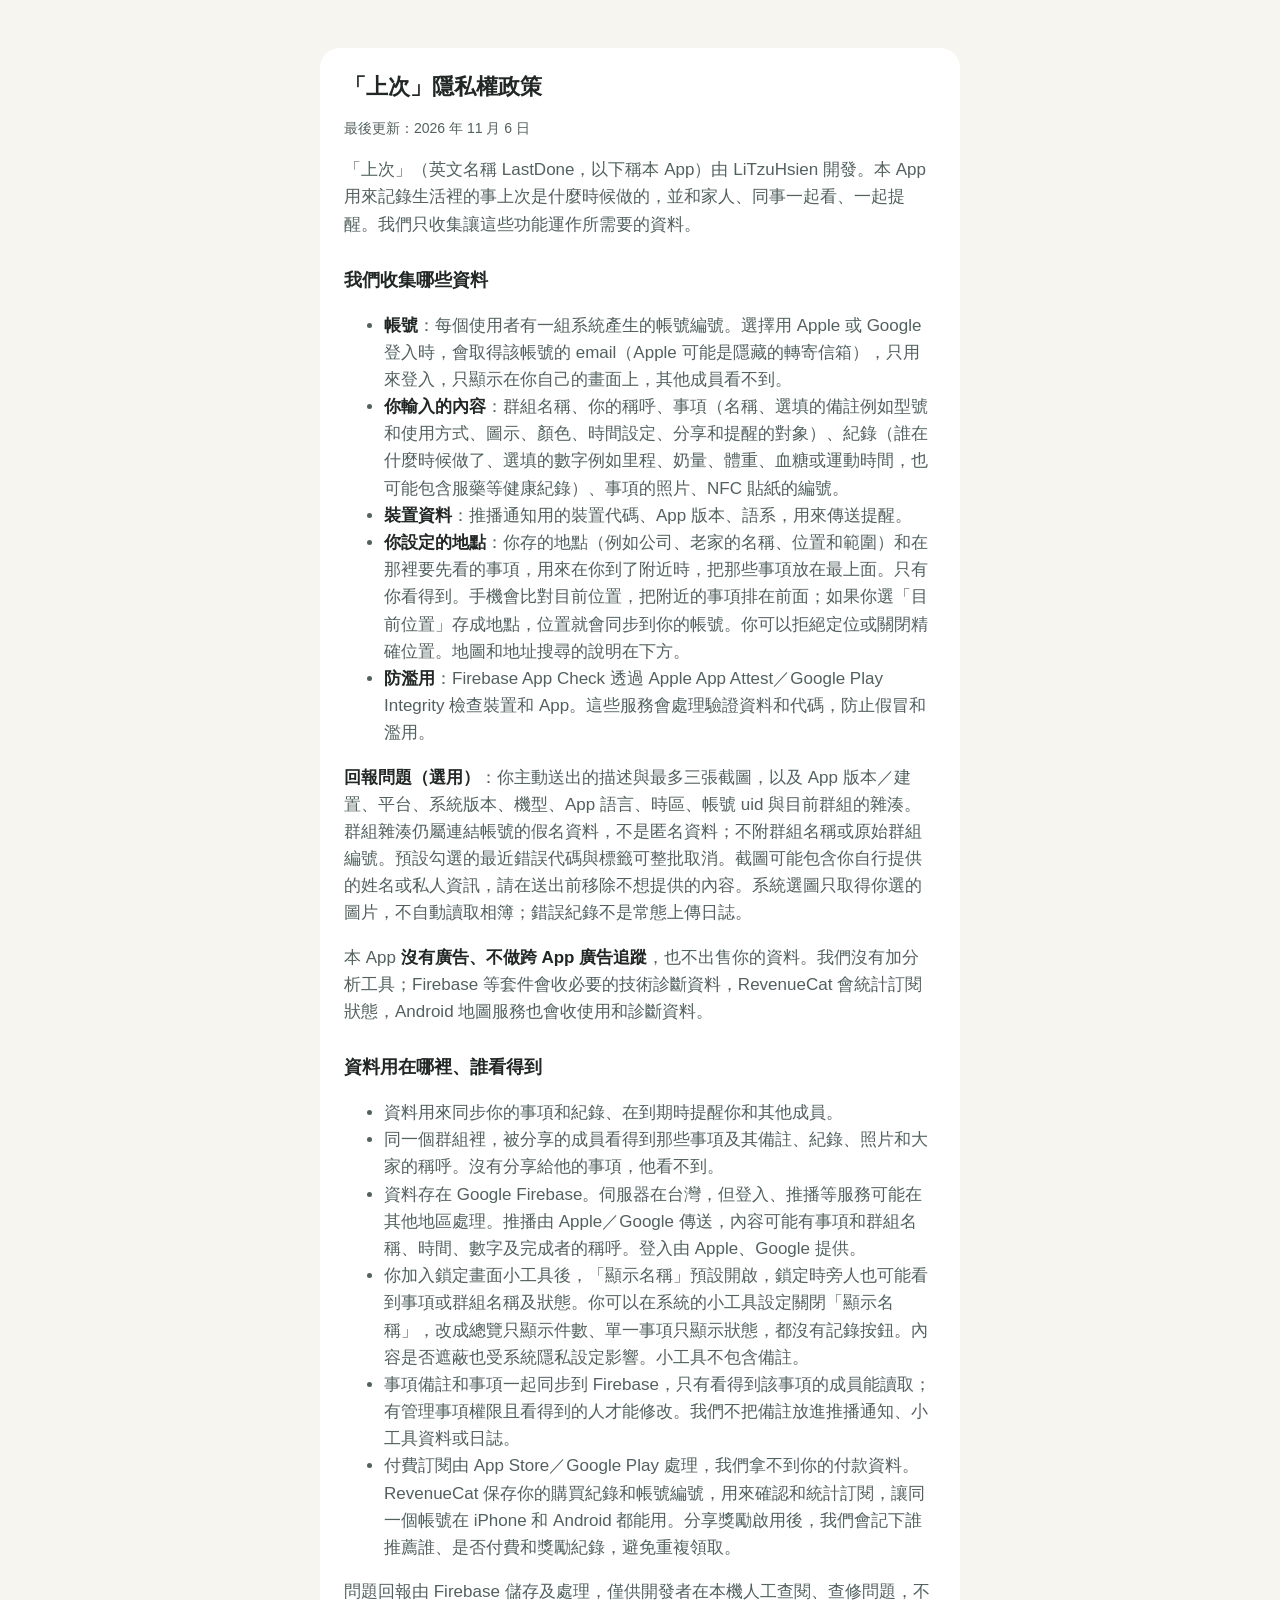
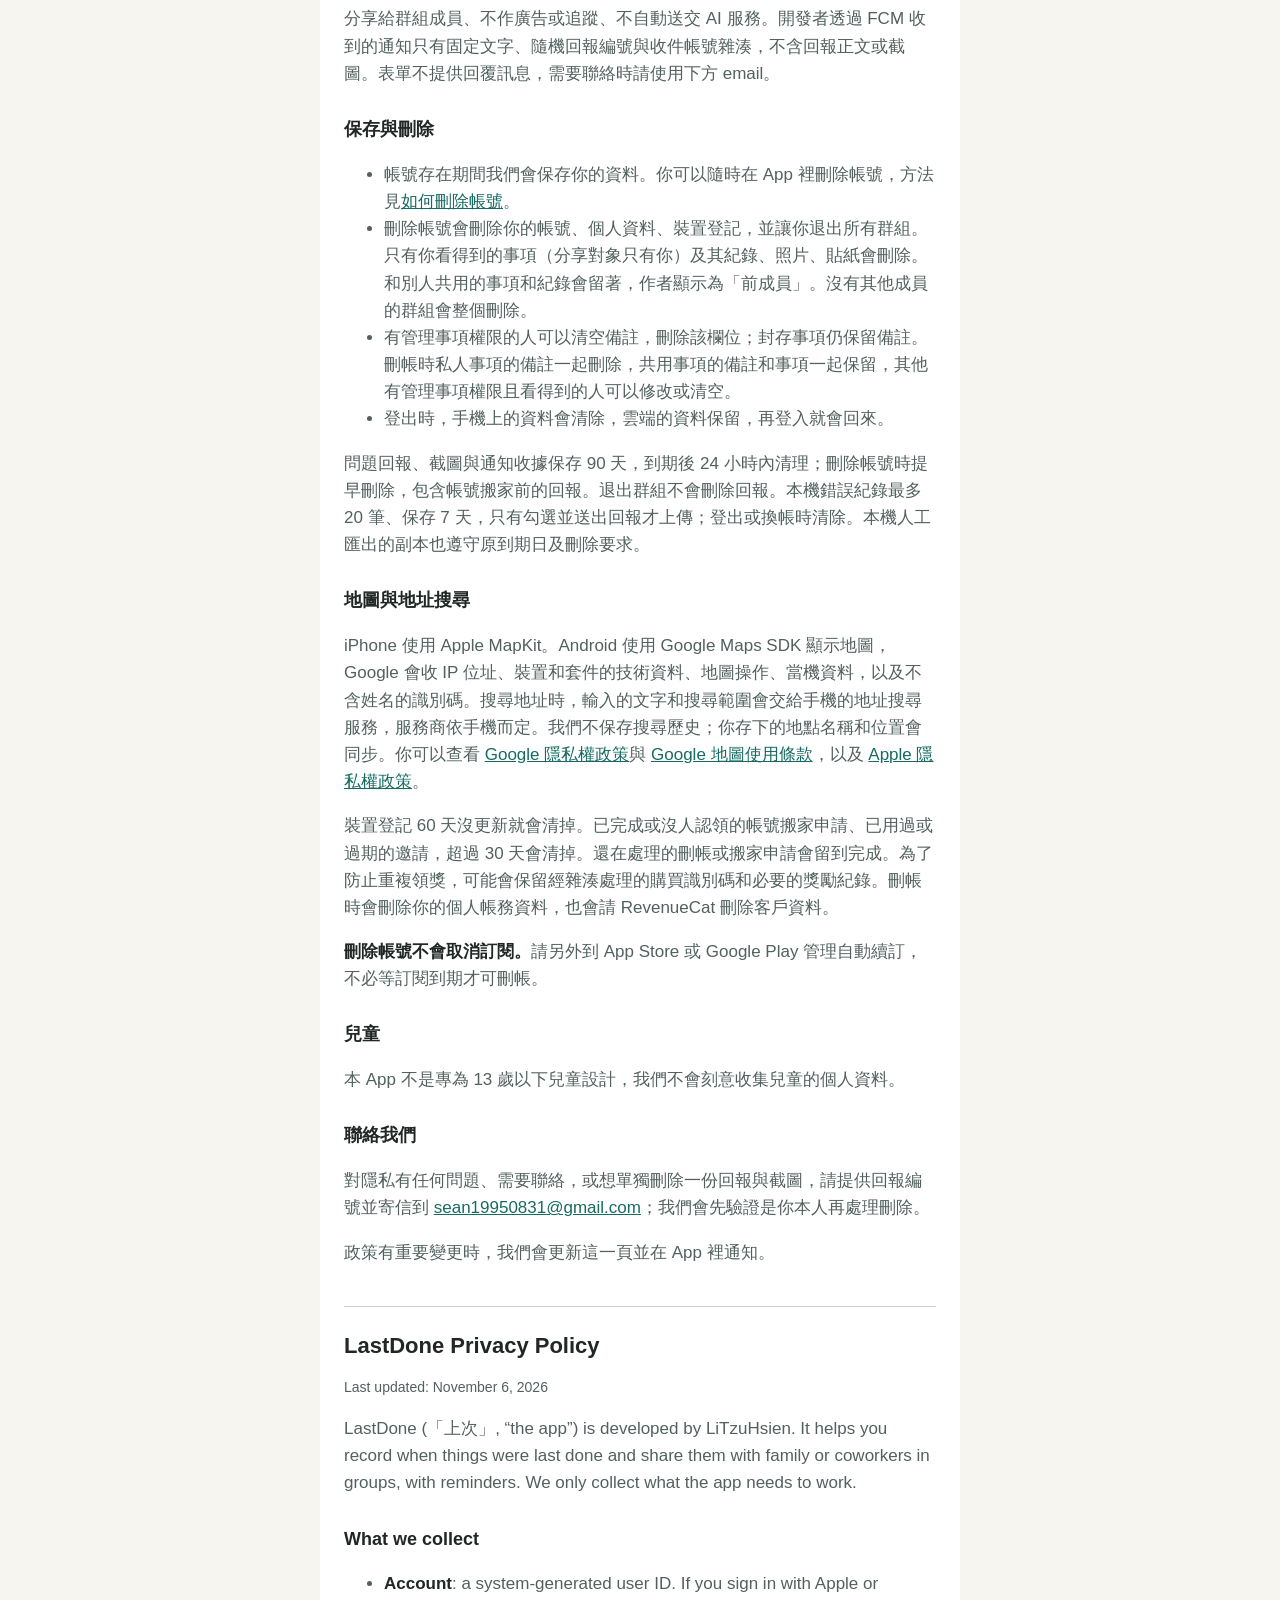
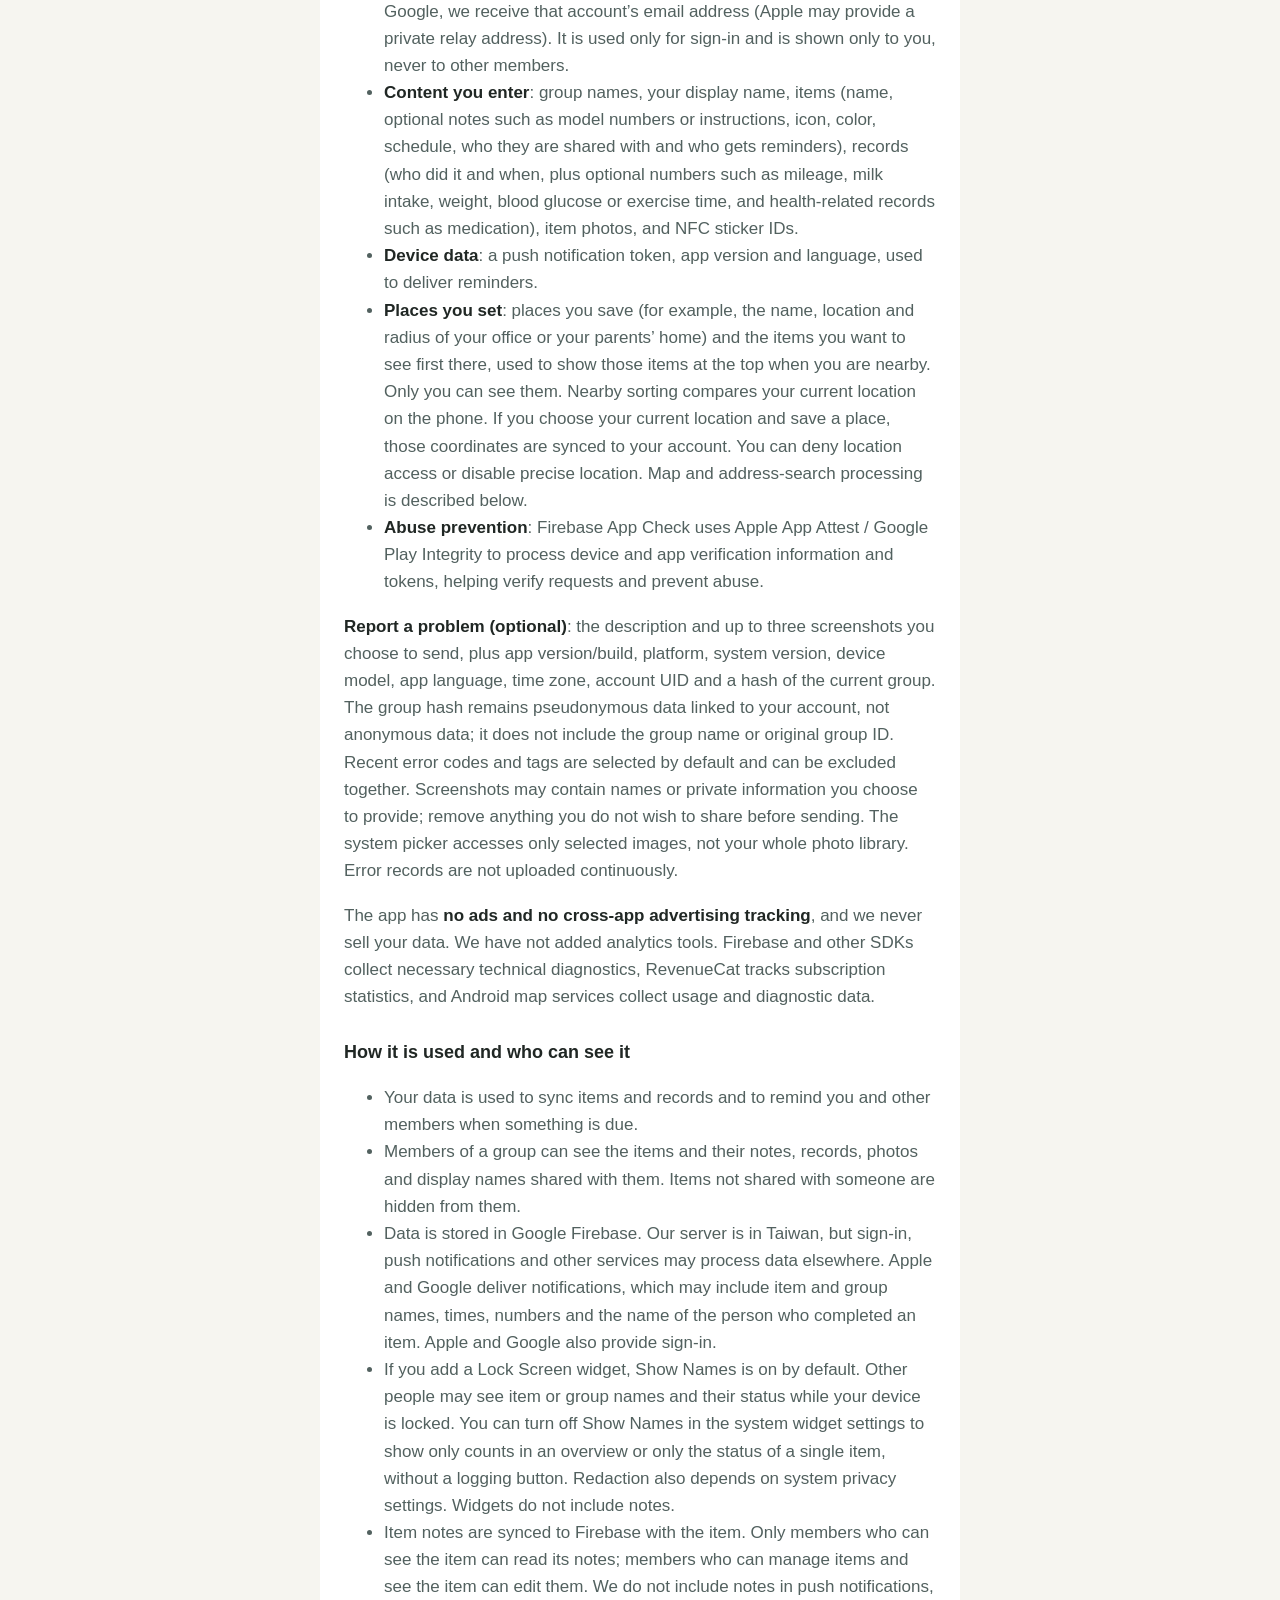
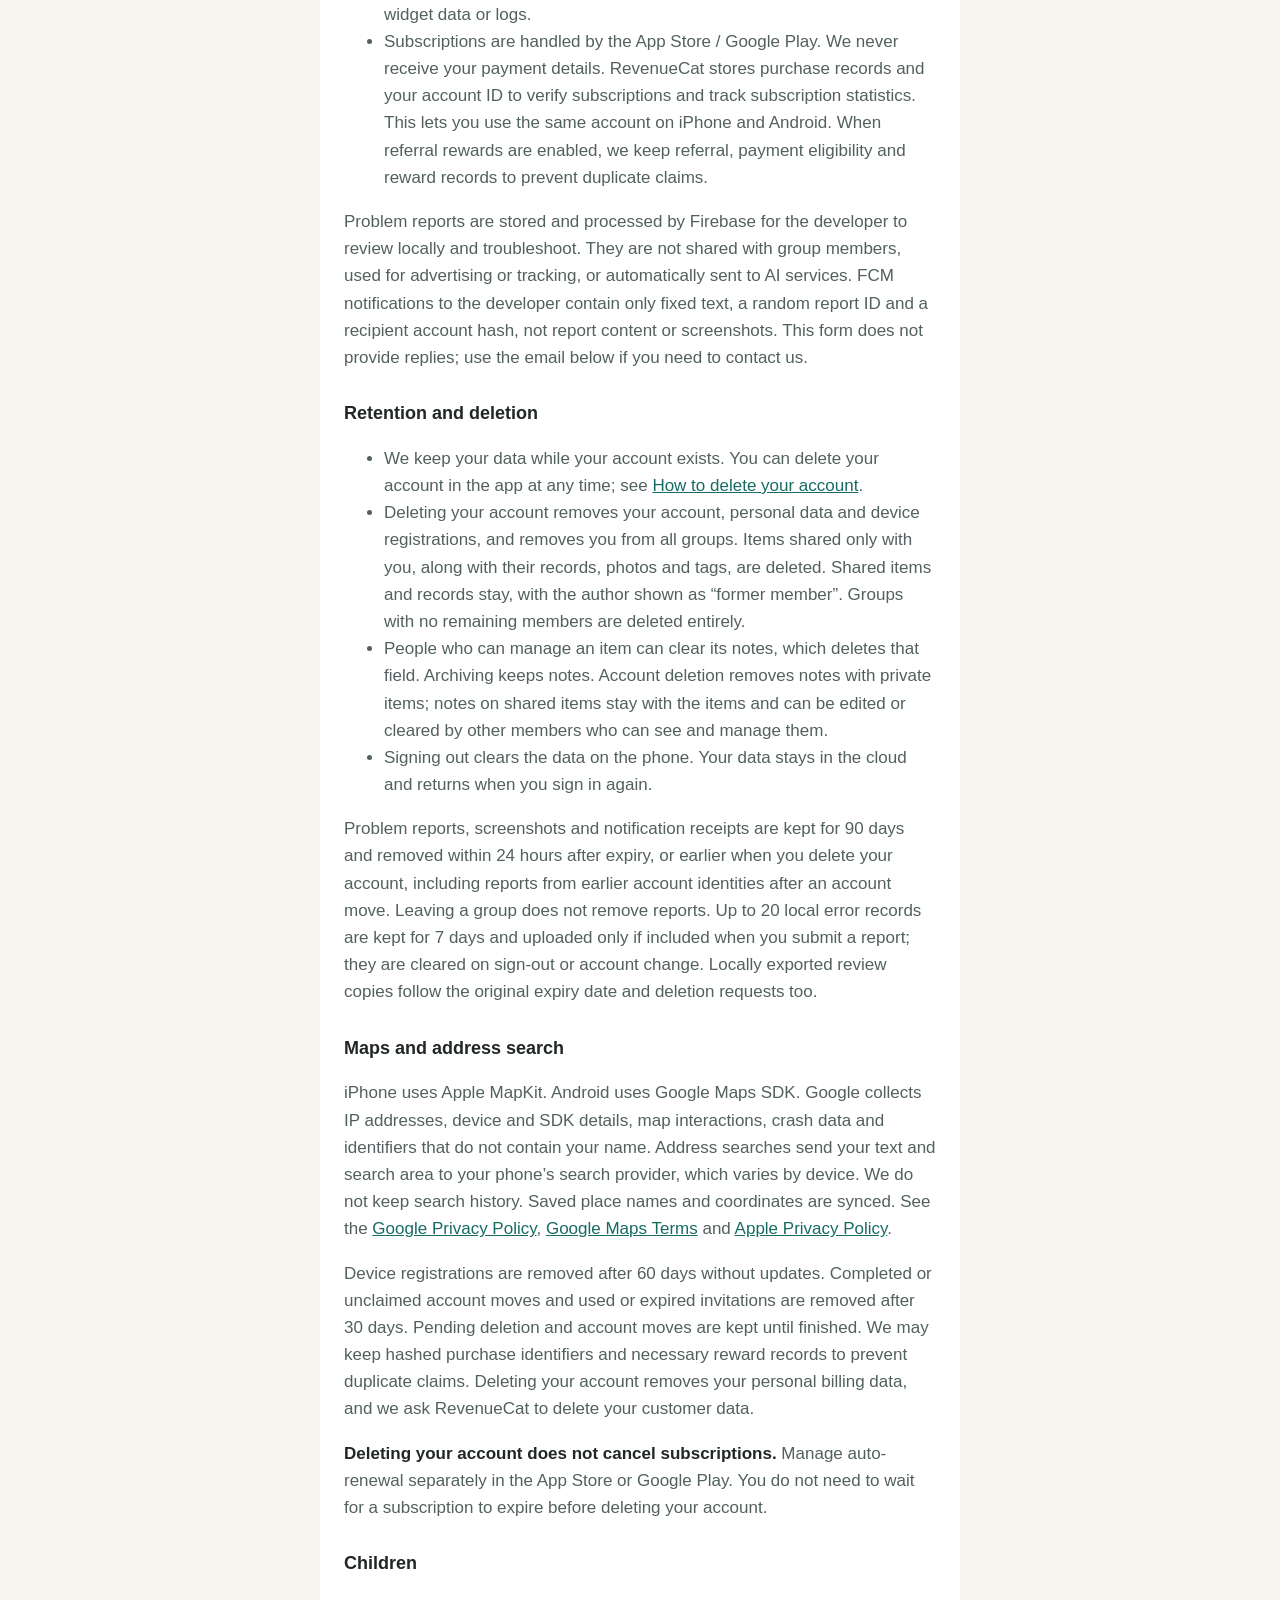
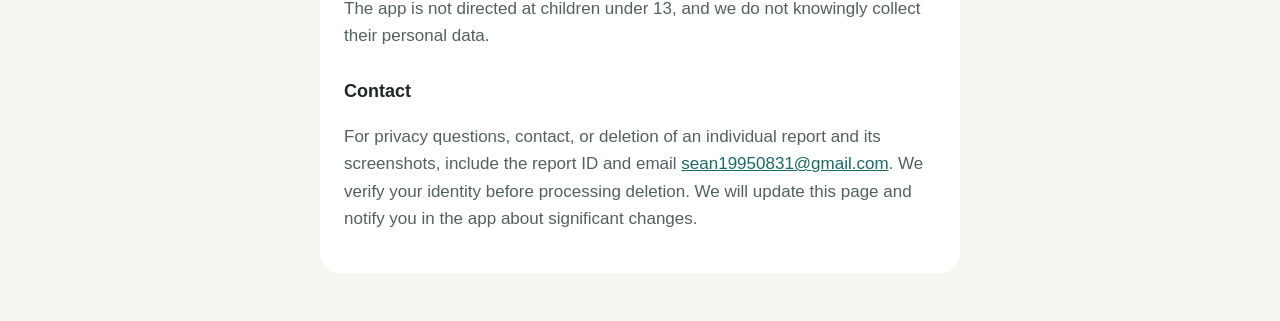
==== commit da640bc8: "更新 privacy/index.html：回報問題" ====
--- a/privacy/index.html
+++ b/privacy/index.html
@@ -72,7 +72,7 @@
   <main>
     <div class="card">
       <h1>「上次」隱私權政策</h1>
-      <p class="updated">最後更新：2026 年 10 月 19 日</p>
+      <p class="updated">最後更新：2026 年 11 月 6 日</p>
       <p>「上次」（英文名稱 LastDone，以下稱本 App）由 LiTzuHsien 開發。本 App 用來記錄生活裡的事上次是什麼時候做的，並和家人、同事一起看、一起提醒。我們只收集讓這些功能運作所需要的資料。</p>
 
       <h2>我們收集哪些資料</h2>
@@ -83,6 +83,7 @@
         <li><strong>你設定的地點</strong>：你存的地點（例如公司、老家的名稱、位置和範圍）和在那裡要先看的事項，用來在你到了附近時，把那些事項放在最上面。只有你看得到。手機會比對目前位置，把附近的事項排在前面；如果你選「目前位置」存成地點，位置就會同步到你的帳號。你可以拒絕定位或關閉精確位置。地圖和地址搜尋的說明在下方。</li>
         <li><strong>防濫用</strong>：Firebase App Check 透過 Apple App Attest／Google Play Integrity 檢查裝置和 App。這些服務會處理驗證資料和代碼，防止假冒和濫用。</li>
       </ul>
+      <p><strong>回報問題（選用）</strong>：你主動送出的描述與最多三張截圖，以及 App 版本／建置、平台、系統版本、機型、App 語言、時區、帳號 uid 與目前群組的雜湊。群組雜湊仍屬連結帳號的假名資料，不是匿名資料；不附群組名稱或原始群組編號。預設勾選的最近錯誤代碼與標籤可整批取消。截圖可能包含你自行提供的姓名或私人資訊，請在送出前移除不想提供的內容。系統選圖只取得你選的圖片，不自動讀取相簿；錯誤紀錄不是常態上傳日誌。</p>
       <p>本 App <strong>沒有廣告、不做跨 App 廣告追蹤</strong>，也不出售你的資料。我們沒有加分析工具；Firebase 等套件會收必要的技術診斷資料，RevenueCat 會統計訂閱狀態，Android 地圖服務也會收使用和診斷資料。</p>
 
       <h2>資料用在哪裡、誰看得到</h2>
@@ -95,6 +96,7 @@
         <li>付費訂閱由 App Store／Google Play 處理，我們拿不到你的付款資料。RevenueCat 保存你的購買紀錄和帳號編號，用來確認和統計訂閱，讓同一個帳號在 iPhone 和 Android 都能用。分享獎勵啟用後，我們會記下誰推薦誰、是否付費和獎勵紀錄，避免重複領取。</li>
       </ul>
 
+      <p>問題回報由 Firebase 儲存及處理，僅供開發者在本機人工查閱、查修問題，不分享給群組成員、不作廣告或追蹤、不自動送交 AI 服務。開發者透過 FCM 收到的通知只有固定文字、隨機回報編號與收件帳號雜湊，不含回報正文或截圖。表單不提供回覆訊息，需要聯絡時請使用下方 email。</p>
       <h2>保存與刪除</h2>
       <ul>
         <li>帳號存在期間我們會保存你的資料。你可以隨時在 App 裡刪除帳號，方法見<a href="../delete-account/">如何刪除帳號</a>。</li>
@@ -103,6 +105,7 @@
         <li>登出時，手機上的資料會清除，雲端的資料保留，再登入就會回來。</li>
       </ul>
 
+      <p>問題回報、截圖與通知收據保存 90 天，到期後 24 小時內清理；刪除帳號時提早刪除，包含帳號搬家前的回報。退出群組不會刪除回報。本機錯誤紀錄最多 20 筆、保存 7 天，只有勾選並送出回報才上傳；登出或換帳時清除。本機人工匯出的副本也遵守原到期日及刪除要求。</p>
       <h2>地圖與地址搜尋</h2>
       <p>iPhone 使用 Apple MapKit。Android 使用 Google Maps SDK 顯示地圖，Google 會收 IP 位址、裝置和套件的技術資料、地圖操作、當機資料，以及不含姓名的識別碼。搜尋地址時，輸入的文字和搜尋範圍會交給手機的地址搜尋服務，服務商依手機而定。我們不保存搜尋歷史；你存下的地點名稱和位置會同步。你可以查看 <a href="https://www.google.com/policies/privacy/">Google 隱私權政策</a>與 <a href="https://maps.google.com/help/terms_maps/">Google 地圖使用條款</a>，以及 <a href="https://www.apple.com/legal/privacy/">Apple 隱私權政策</a>。</p>
       <p>裝置登記 60 天沒更新就會清掉。已完成或沒人認領的帳號搬家申請、已用過或過期的邀請，超過 30 天會清掉。還在處理的刪帳或搬家申請會留到完成。為了防止重複領獎，可能會保留經雜湊處理的購買識別碼和必要的獎勵紀錄。刪帳時會刪除你的個人帳務資料，也會請 RevenueCat 刪除客戶資料。</p>
@@ -112,12 +115,12 @@
       <p>本 App 不是專為 13 歲以下兒童設計，我們不會刻意收集兒童的個人資料。</p>
 
       <h2>聯絡我們</h2>
-      <p>對隱私有任何問題，或想要我們協助刪除資料，請寄信到 <a href="mailto:sean19950831@gmail.com">sean19950831@gmail.com</a>。</p>
+      <p>對隱私有任何問題、需要聯絡，或想單獨刪除一份回報與截圖，請提供回報編號並寄信到 <a href="mailto:sean19950831@gmail.com">sean19950831@gmail.com</a>；我們會先驗證是你本人再處理刪除。</p>
       <p>政策有重要變更時，我們會更新這一頁並在 App 裡通知。</p>
 
       <div class="lang" lang="en">
         <h1>LastDone Privacy Policy</h1>
-        <p class="updated">Last updated: October 19, 2026</p>
+        <p class="updated">Last updated: November 6, 2026</p>
         <p>LastDone (「上次」, “the app”) is developed by LiTzuHsien. It helps you record when things were last done and share them with family or coworkers in groups, with reminders. We only collect what the app needs to work.</p>
         <h2>What we collect</h2>
         <ul>
@@ -127,6 +130,7 @@
           <li><strong>Places you set</strong>: places you save (for example, the name, location and radius of your office or your parents’ home) and the items you want to see first there, used to show those items at the top when you are nearby. Only you can see them. Nearby sorting compares your current location on the phone. If you choose your current location and save a place, those coordinates are synced to your account. You can deny location access or disable precise location. Map and address-search processing is described below.</li>
           <li><strong>Abuse prevention</strong>: Firebase App Check uses Apple App Attest / Google Play Integrity to process device and app verification information and tokens, helping verify requests and prevent abuse.</li>
         </ul>
+        <p><strong>Report a problem (optional)</strong>: the description and up to three screenshots you choose to send, plus app version/build, platform, system version, device model, app language, time zone, account UID and a hash of the current group. The group hash remains pseudonymous data linked to your account, not anonymous data; it does not include the group name or original group ID. Recent error codes and tags are selected by default and can be excluded together. Screenshots may contain names or private information you choose to provide; remove anything you do not wish to share before sending. The system picker accesses only selected images, not your whole photo library. Error records are not uploaded continuously.</p>
         <p>The app has <strong>no ads and no cross-app advertising tracking</strong>, and we never sell your data. We have not added analytics tools. Firebase and other SDKs collect necessary technical diagnostics, RevenueCat tracks subscription statistics, and Android map services collect usage and diagnostic data.</p>
         <h2>How it is used and who can see it</h2>
         <ul>
@@ -137,6 +141,7 @@
           <li>Item notes are synced to Firebase with the item. Only members who can see the item can read its notes; members who can manage items and see the item can edit them. We do not include notes in push notifications, widget data or logs.</li>
           <li>Subscriptions are handled by the App Store / Google Play. We never receive your payment details. RevenueCat stores purchase records and your account ID to verify subscriptions and track subscription statistics. This lets you use the same account on iPhone and Android. When referral rewards are enabled, we keep referral, payment eligibility and reward records to prevent duplicate claims.</li>
         </ul>
+        <p>Problem reports are stored and processed by Firebase for the developer to review locally and troubleshoot. They are not shared with group members, used for advertising or tracking, or automatically sent to AI services. FCM notifications to the developer contain only fixed text, a random report ID and a recipient account hash, not report content or screenshots. This form does not provide replies; use the email below if you need to contact us.</p>
         <h2>Retention and deletion</h2>
         <ul>
           <li>We keep your data while your account exists. You can delete your account in the app at any time; see <a href="../delete-account/">How to delete your account</a>.</li>
@@ -144,6 +149,7 @@
           <li>People who can manage an item can clear its notes, which deletes that field. Archiving keeps notes. Account deletion removes notes with private items; notes on shared items stay with the items and can be edited or cleared by other members who can see and manage them.</li>
           <li>Signing out clears the data on the phone. Your data stays in the cloud and returns when you sign in again.</li>
         </ul>
+        <p>Problem reports, screenshots and notification receipts are kept for 90 days and removed within 24 hours after expiry, or earlier when you delete your account, including reports from earlier account identities after an account move. Leaving a group does not remove reports. Up to 20 local error records are kept for 7 days and uploaded only if included when you submit a report; they are cleared on sign-out or account change. Locally exported review copies follow the original expiry date and deletion requests too.</p>
         <h2>Maps and address search</h2>
         <p>iPhone uses Apple MapKit. Android uses Google Maps SDK. Google collects IP addresses, device and SDK details, map interactions, crash data and identifiers that do not contain your name. Address searches send your text and search area to your phone’s search provider, which varies by device. We do not keep search history. Saved place names and coordinates are synced. See the <a href="https://www.google.com/policies/privacy/">Google Privacy Policy</a>, <a href="https://maps.google.com/help/terms_maps/">Google Maps Terms</a> and <a href="https://www.apple.com/legal/privacy/">Apple Privacy Policy</a>.</p>
         <p>Device registrations are removed after 60 days without updates. Completed or unclaimed account moves and used or expired invitations are removed after 30 days. Pending deletion and account moves are kept until finished. We may keep hashed purchase identifiers and necessary reward records to prevent duplicate claims. Deleting your account removes your personal billing data, and we ask RevenueCat to delete your customer data.</p>
@@ -151,7 +157,7 @@
         <h2>Children</h2>
         <p>The app is not directed at children under 13, and we do not knowingly collect their personal data.</p>
         <h2>Contact</h2>
-        <p>For privacy questions or help deleting your data, email <a href="mailto:sean19950831@gmail.com">sean19950831@gmail.com</a>. We will update this page and notify you in the app about significant changes.</p>
+        <p>For privacy questions, contact, or deletion of an individual report and its screenshots, include the report ID and email <a href="mailto:sean19950831@gmail.com">sean19950831@gmail.com</a>. We verify your identity before processing deletion. We will update this page and notify you in the app about significant changes.</p>
       </div>
     </div>
   </main>
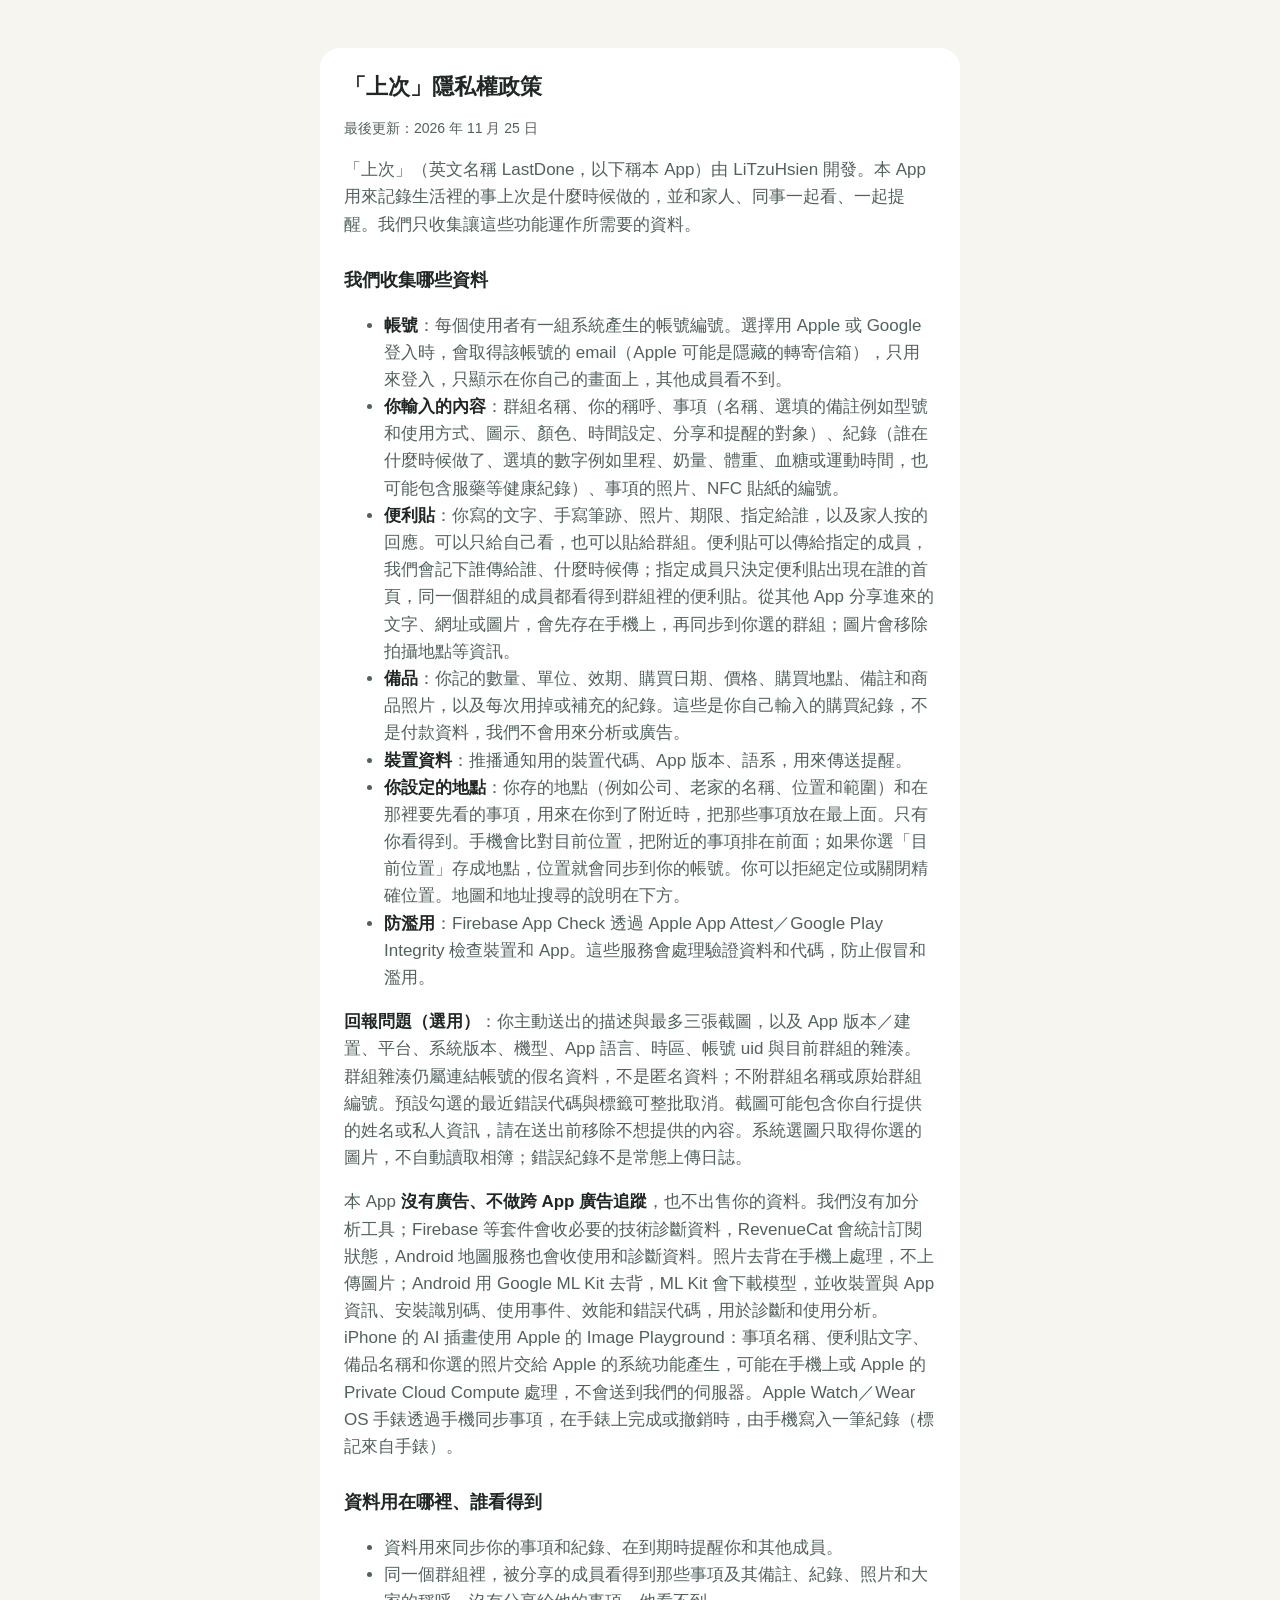
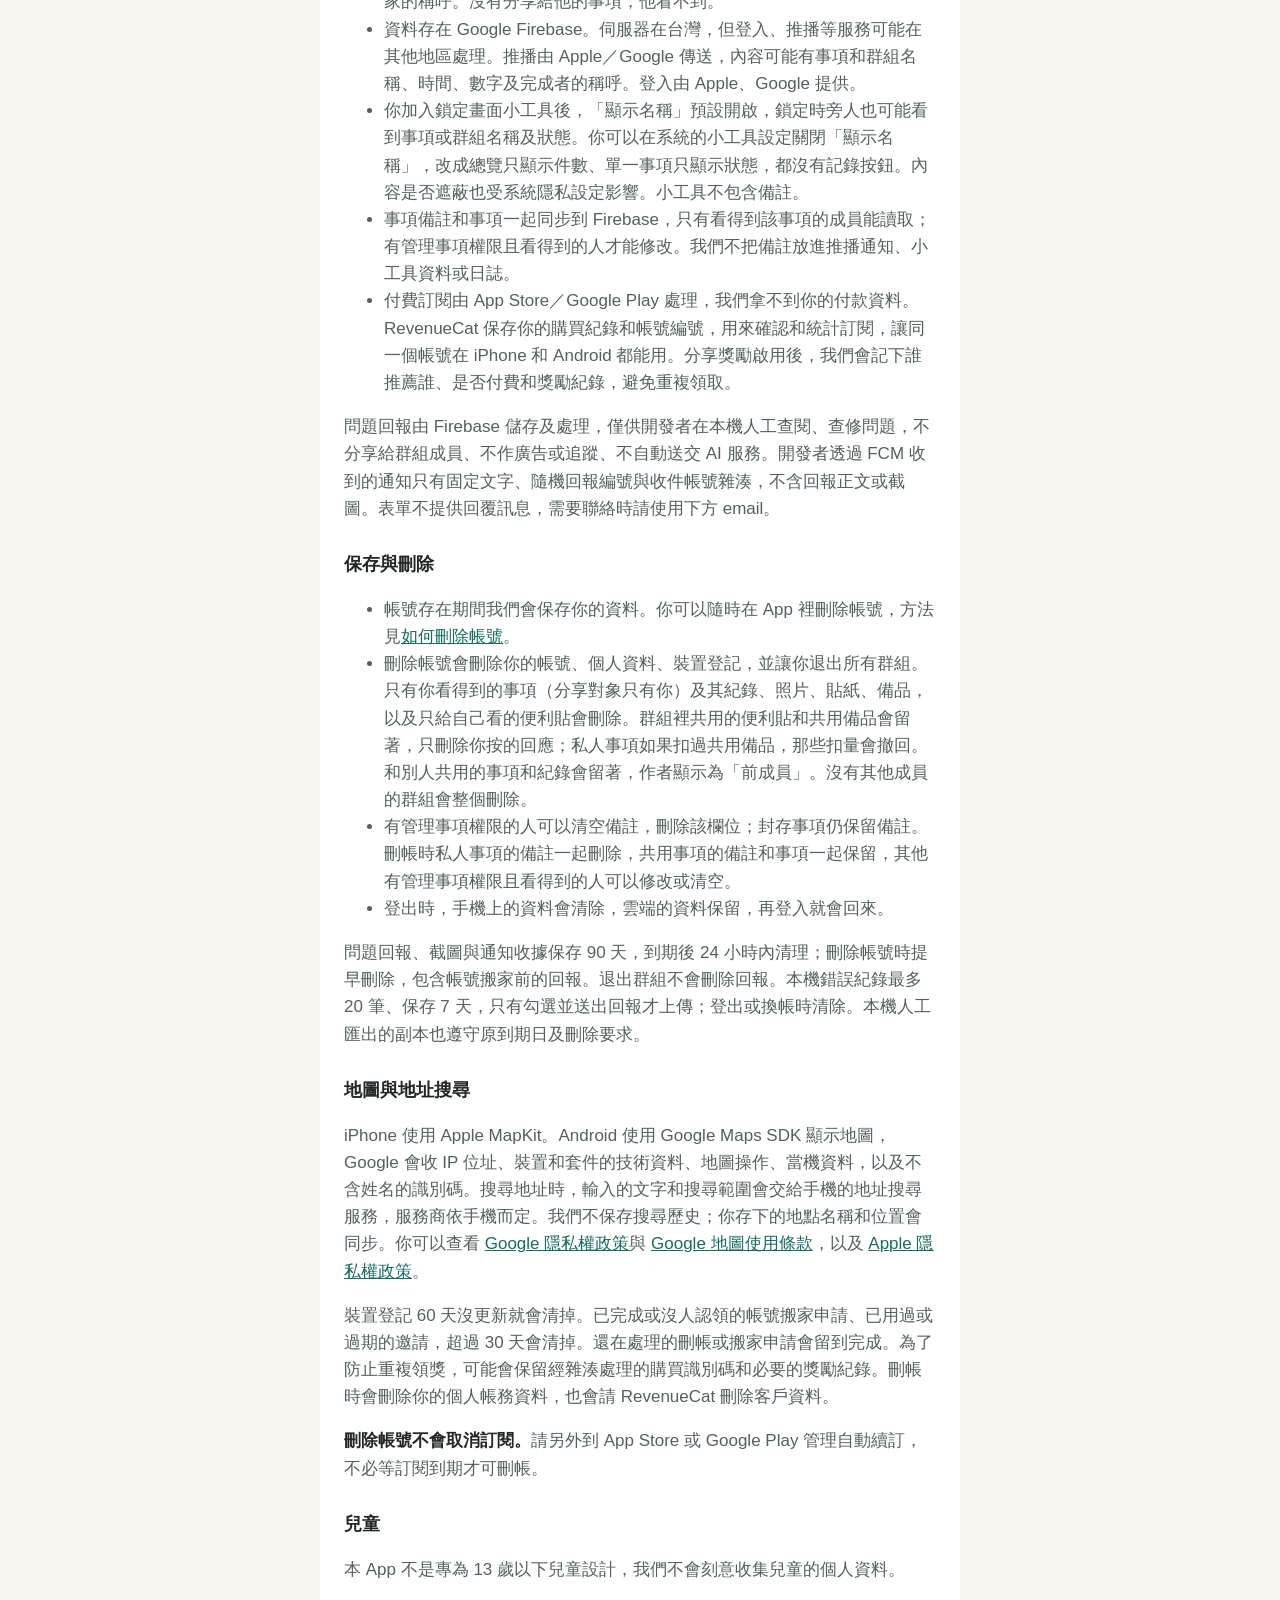
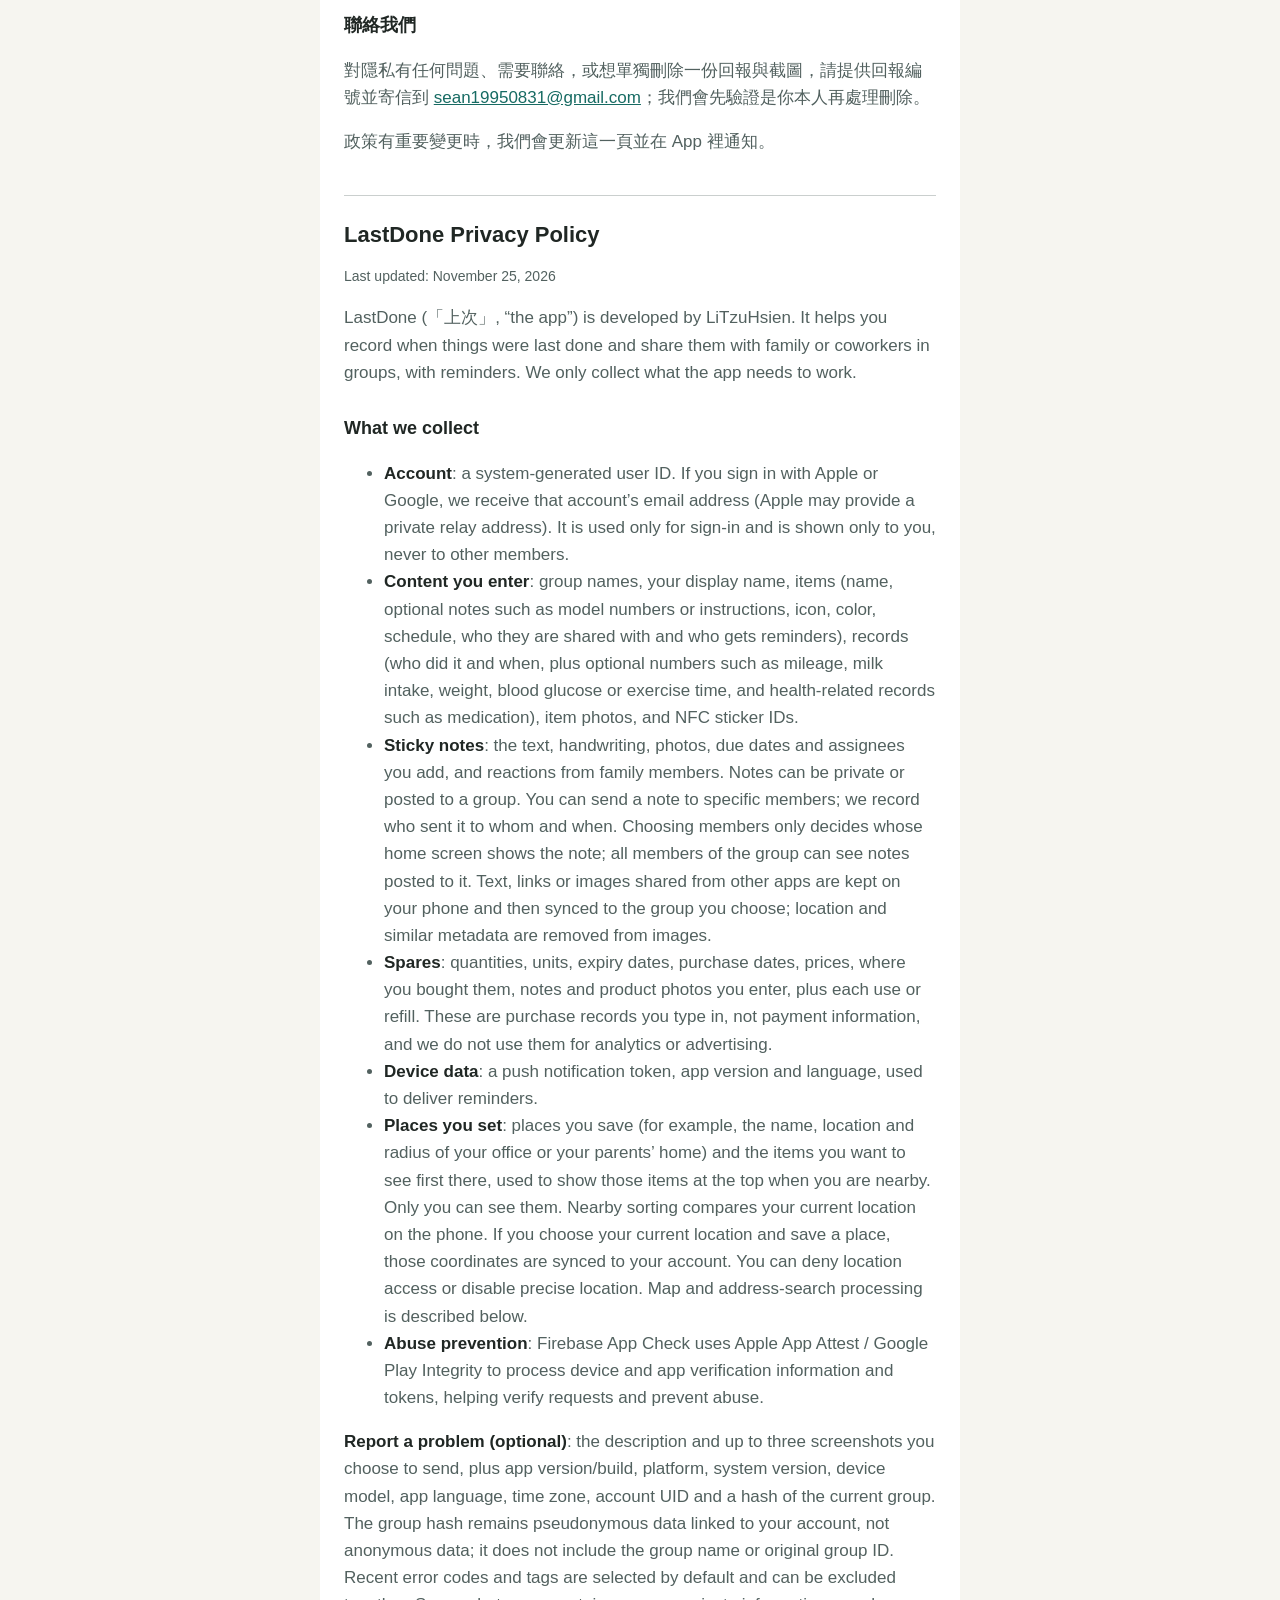
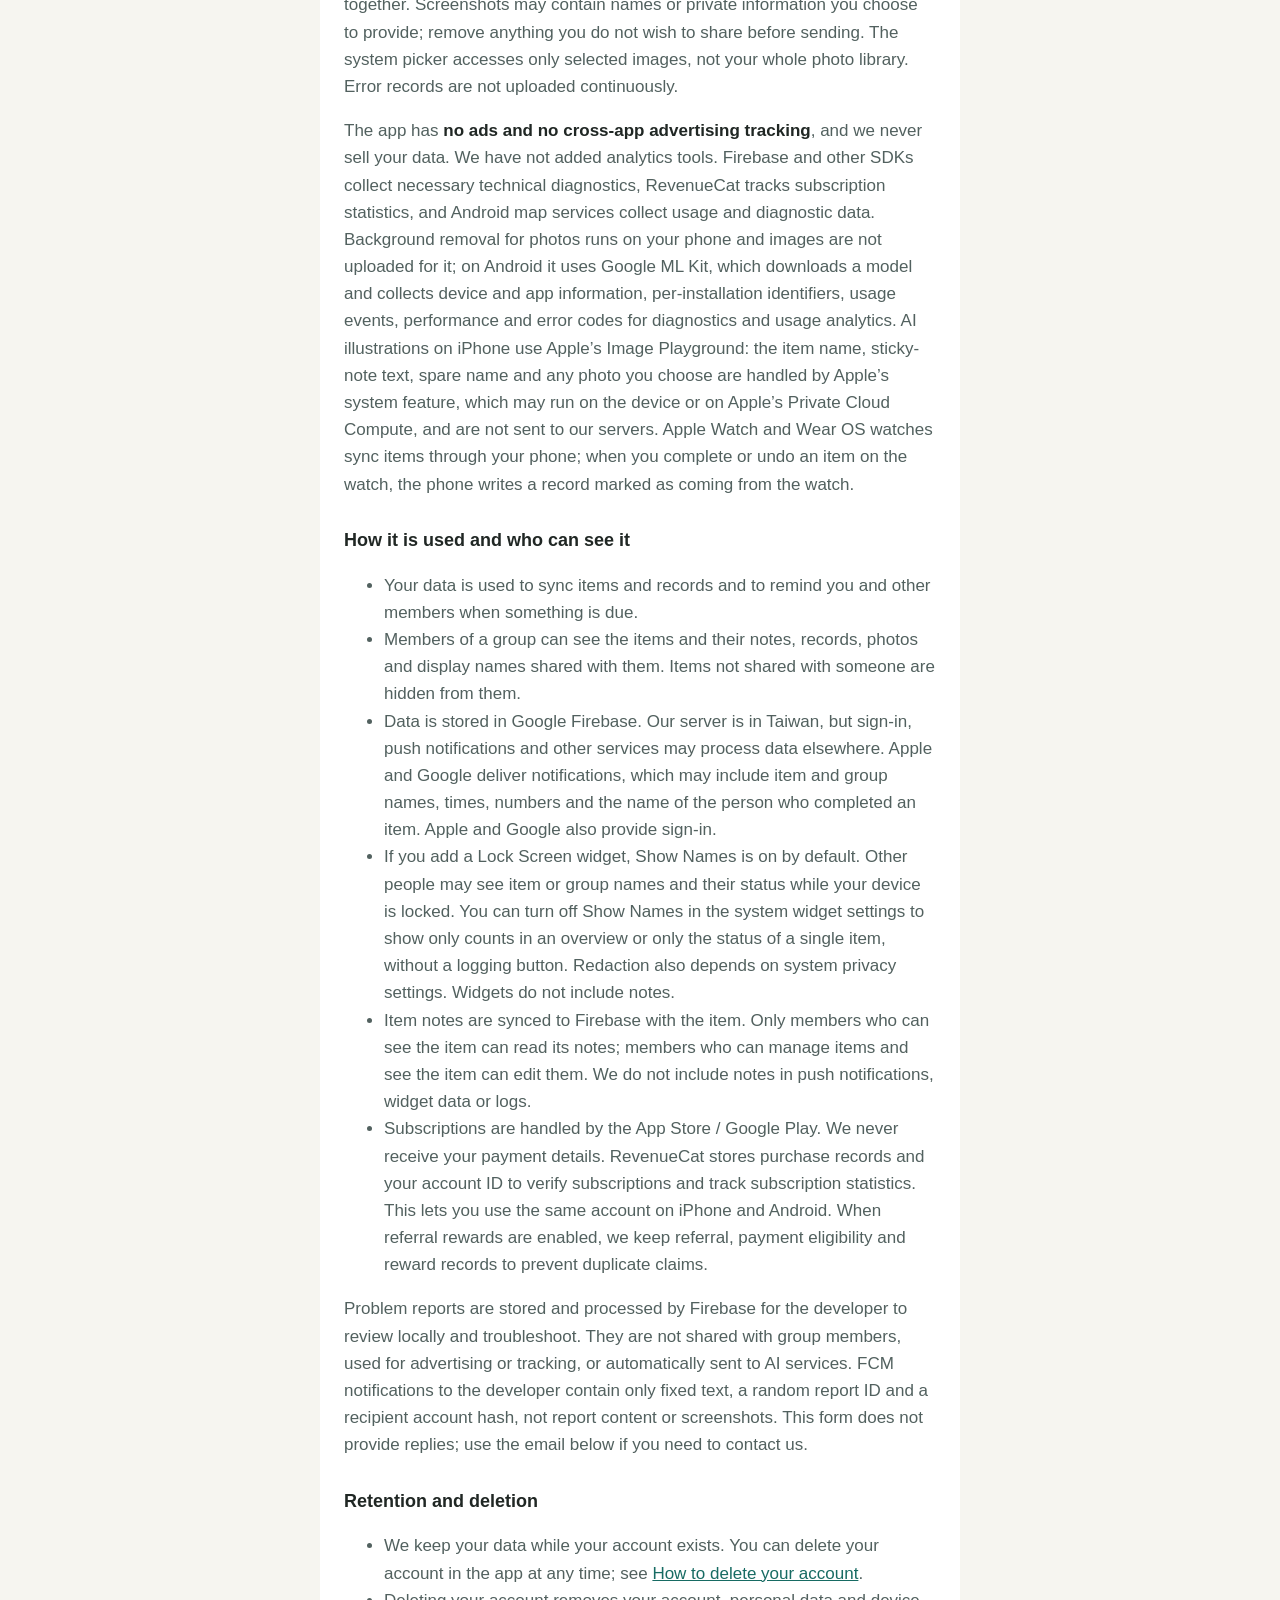
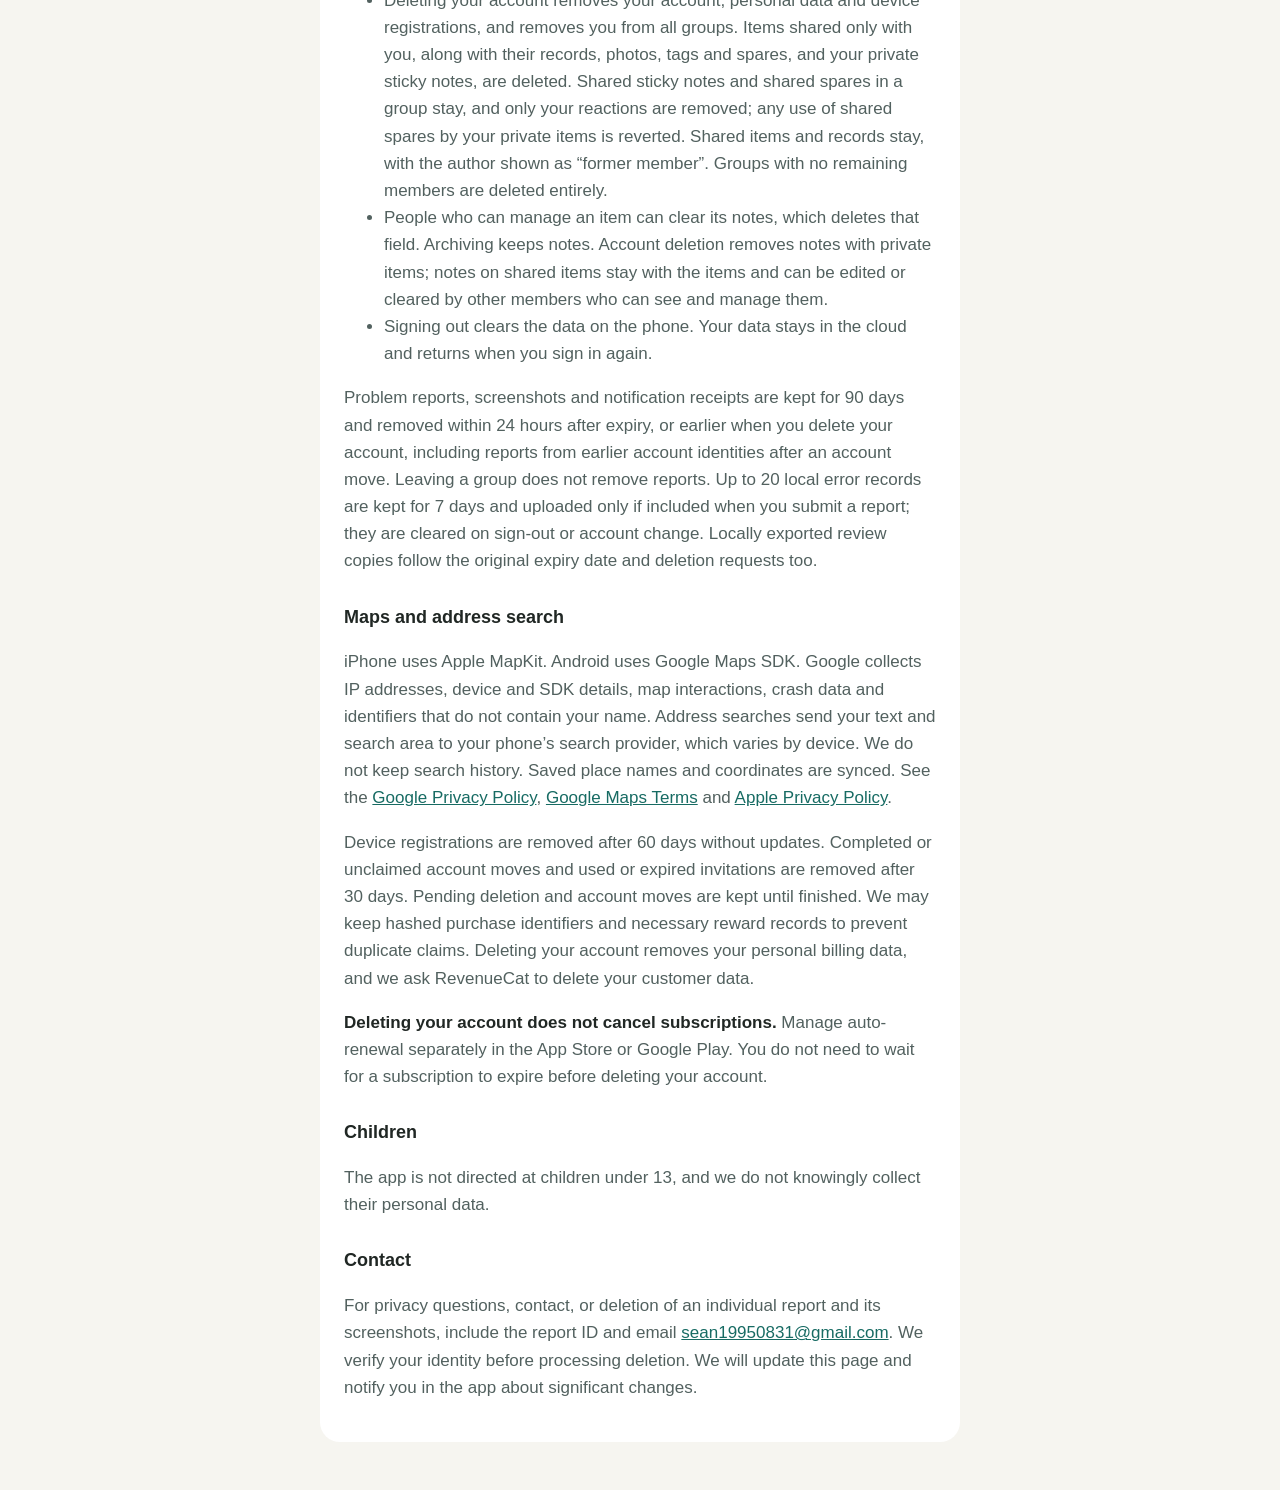
==== commit f1112e5e: "上次 LastDone：隱私權政策與刪除帳號頁補便利貼、備品、ML Kit、Image Playground、手錶說明（對應 lastdone 75f60afa）" ====
--- a/privacy/index.html
+++ b/privacy/index.html
@@ -72,19 +72,21 @@
   <main>
     <div class="card">
       <h1>「上次」隱私權政策</h1>
-      <p class="updated">最後更新：2026 年 11 月 6 日</p>
+      <p class="updated">最後更新：2026 年 11 月 25 日</p>
       <p>「上次」（英文名稱 LastDone，以下稱本 App）由 LiTzuHsien 開發。本 App 用來記錄生活裡的事上次是什麼時候做的，並和家人、同事一起看、一起提醒。我們只收集讓這些功能運作所需要的資料。</p>
 
       <h2>我們收集哪些資料</h2>
       <ul>
         <li><strong>帳號</strong>：每個使用者有一組系統產生的帳號編號。選擇用 Apple 或 Google 登入時，會取得該帳號的 email（Apple 可能是隱藏的轉寄信箱），只用來登入，只顯示在你自己的畫面上，其他成員看不到。</li>
         <li><strong>你輸入的內容</strong>：群組名稱、你的稱呼、事項（名稱、選填的備註例如型號和使用方式、圖示、顏色、時間設定、分享和提醒的對象）、紀錄（誰在什麼時候做了、選填的數字例如里程、奶量、體重、血糖或運動時間，也可能包含服藥等健康紀錄）、事項的照片、NFC 貼紙的編號。</li>
+        <li><strong>便利貼</strong>：你寫的文字、手寫筆跡、照片、期限、指定給誰，以及家人按的回應。可以只給自己看，也可以貼給群組。便利貼可以傳給指定的成員，我們會記下誰傳給誰、什麼時候傳；指定成員只決定便利貼出現在誰的首頁，同一個群組的成員都看得到群組裡的便利貼。從其他 App 分享進來的文字、網址或圖片，會先存在手機上，再同步到你選的群組；圖片會移除拍攝地點等資訊。</li>
+        <li><strong>備品</strong>：你記的數量、單位、效期、購買日期、價格、購買地點、備註和商品照片，以及每次用掉或補充的紀錄。這些是你自己輸入的購買紀錄，不是付款資料，我們不會用來分析或廣告。</li>
         <li><strong>裝置資料</strong>：推播通知用的裝置代碼、App 版本、語系，用來傳送提醒。</li>
         <li><strong>你設定的地點</strong>：你存的地點（例如公司、老家的名稱、位置和範圍）和在那裡要先看的事項，用來在你到了附近時，把那些事項放在最上面。只有你看得到。手機會比對目前位置，把附近的事項排在前面；如果你選「目前位置」存成地點，位置就會同步到你的帳號。你可以拒絕定位或關閉精確位置。地圖和地址搜尋的說明在下方。</li>
         <li><strong>防濫用</strong>：Firebase App Check 透過 Apple App Attest／Google Play Integrity 檢查裝置和 App。這些服務會處理驗證資料和代碼，防止假冒和濫用。</li>
       </ul>
       <p><strong>回報問題（選用）</strong>：你主動送出的描述與最多三張截圖，以及 App 版本／建置、平台、系統版本、機型、App 語言、時區、帳號 uid 與目前群組的雜湊。群組雜湊仍屬連結帳號的假名資料，不是匿名資料；不附群組名稱或原始群組編號。預設勾選的最近錯誤代碼與標籤可整批取消。截圖可能包含你自行提供的姓名或私人資訊，請在送出前移除不想提供的內容。系統選圖只取得你選的圖片，不自動讀取相簿；錯誤紀錄不是常態上傳日誌。</p>
-      <p>本 App <strong>沒有廣告、不做跨 App 廣告追蹤</strong>，也不出售你的資料。我們沒有加分析工具；Firebase 等套件會收必要的技術診斷資料，RevenueCat 會統計訂閱狀態，Android 地圖服務也會收使用和診斷資料。</p>
+      <p>本 App <strong>沒有廣告、不做跨 App 廣告追蹤</strong>，也不出售你的資料。我們沒有加分析工具；Firebase 等套件會收必要的技術診斷資料，RevenueCat 會統計訂閱狀態，Android 地圖服務也會收使用和診斷資料。照片去背在手機上處理，不上傳圖片；Android 用 Google ML Kit 去背，ML Kit 會下載模型，並收裝置與 App 資訊、安裝識別碼、使用事件、效能和錯誤代碼，用於診斷和使用分析。iPhone 的 AI 插畫使用 Apple 的 Image Playground：事項名稱、便利貼文字、備品名稱和你選的照片交給 Apple 的系統功能產生，可能在手機上或 Apple 的 Private Cloud Compute 處理，不會送到我們的伺服器。Apple Watch／Wear OS 手錶透過手機同步事項，在手錶上完成或撤銷時，由手機寫入一筆紀錄（標記來自手錶）。</p>
 
       <h2>資料用在哪裡、誰看得到</h2>
       <ul>
@@ -100,7 +102,7 @@
       <h2>保存與刪除</h2>
       <ul>
         <li>帳號存在期間我們會保存你的資料。你可以隨時在 App 裡刪除帳號，方法見<a href="../delete-account/">如何刪除帳號</a>。</li>
-        <li>刪除帳號會刪除你的帳號、個人資料、裝置登記，並讓你退出所有群組。只有你看得到的事項（分享對象只有你）及其紀錄、照片、貼紙會刪除。和別人共用的事項和紀錄會留著，作者顯示為「前成員」。沒有其他成員的群組會整個刪除。</li>
+        <li>刪除帳號會刪除你的帳號、個人資料、裝置登記，並讓你退出所有群組。只有你看得到的事項（分享對象只有你）及其紀錄、照片、貼紙、備品，以及只給自己看的便利貼會刪除。群組裡共用的便利貼和共用備品會留著，只刪除你按的回應；私人事項如果扣過共用備品，那些扣量會撤回。和別人共用的事項和紀錄會留著，作者顯示為「前成員」。沒有其他成員的群組會整個刪除。</li>
         <li>有管理事項權限的人可以清空備註，刪除該欄位；封存事項仍保留備註。刪帳時私人事項的備註一起刪除，共用事項的備註和事項一起保留，其他有管理事項權限且看得到的人可以修改或清空。</li>
         <li>登出時，手機上的資料會清除，雲端的資料保留，再登入就會回來。</li>
       </ul>
@@ -120,18 +122,20 @@
 
       <div class="lang" lang="en">
         <h1>LastDone Privacy Policy</h1>
-        <p class="updated">Last updated: November 6, 2026</p>
+        <p class="updated">Last updated: November 25, 2026</p>
         <p>LastDone (「上次」, “the app”) is developed by LiTzuHsien. It helps you record when things were last done and share them with family or coworkers in groups, with reminders. We only collect what the app needs to work.</p>
         <h2>What we collect</h2>
         <ul>
           <li><strong>Account</strong>: a system-generated user ID. If you sign in with Apple or Google, we receive that account’s email address (Apple may provide a private relay address). It is used only for sign-in and is shown only to you, never to other members.</li>
           <li><strong>Content you enter</strong>: group names, your display name, items (name, optional notes such as model numbers or instructions, icon, color, schedule, who they are shared with and who gets reminders), records (who did it and when, plus optional numbers such as mileage, milk intake, weight, blood glucose or exercise time, and health-related records such as medication), item photos, and NFC sticker IDs.</li>
+          <li><strong>Sticky notes</strong>: the text, handwriting, photos, due dates and assignees you add, and reactions from family members. Notes can be private or posted to a group. You can send a note to specific members; we record who sent it to whom and when. Choosing members only decides whose home screen shows the note; all members of the group can see notes posted to it. Text, links or images shared from other apps are kept on your phone and then synced to the group you choose; location and similar metadata are removed from images.</li>
+          <li><strong>Spares</strong>: quantities, units, expiry dates, purchase dates, prices, where you bought them, notes and product photos you enter, plus each use or refill. These are purchase records you type in, not payment information, and we do not use them for analytics or advertising.</li>
           <li><strong>Device data</strong>: a push notification token, app version and language, used to deliver reminders.</li>
           <li><strong>Places you set</strong>: places you save (for example, the name, location and radius of your office or your parents’ home) and the items you want to see first there, used to show those items at the top when you are nearby. Only you can see them. Nearby sorting compares your current location on the phone. If you choose your current location and save a place, those coordinates are synced to your account. You can deny location access or disable precise location. Map and address-search processing is described below.</li>
           <li><strong>Abuse prevention</strong>: Firebase App Check uses Apple App Attest / Google Play Integrity to process device and app verification information and tokens, helping verify requests and prevent abuse.</li>
         </ul>
         <p><strong>Report a problem (optional)</strong>: the description and up to three screenshots you choose to send, plus app version/build, platform, system version, device model, app language, time zone, account UID and a hash of the current group. The group hash remains pseudonymous data linked to your account, not anonymous data; it does not include the group name or original group ID. Recent error codes and tags are selected by default and can be excluded together. Screenshots may contain names or private information you choose to provide; remove anything you do not wish to share before sending. The system picker accesses only selected images, not your whole photo library. Error records are not uploaded continuously.</p>
-        <p>The app has <strong>no ads and no cross-app advertising tracking</strong>, and we never sell your data. We have not added analytics tools. Firebase and other SDKs collect necessary technical diagnostics, RevenueCat tracks subscription statistics, and Android map services collect usage and diagnostic data.</p>
+        <p>The app has <strong>no ads and no cross-app advertising tracking</strong>, and we never sell your data. We have not added analytics tools. Firebase and other SDKs collect necessary technical diagnostics, RevenueCat tracks subscription statistics, and Android map services collect usage and diagnostic data. Background removal for photos runs on your phone and images are not uploaded for it; on Android it uses Google ML Kit, which downloads a model and collects device and app information, per-installation identifiers, usage events, performance and error codes for diagnostics and usage analytics. AI illustrations on iPhone use Apple’s Image Playground: the item name, sticky-note text, spare name and any photo you choose are handled by Apple’s system feature, which may run on the device or on Apple’s Private Cloud Compute, and are not sent to our servers. Apple Watch and Wear OS watches sync items through your phone; when you complete or undo an item on the watch, the phone writes a record marked as coming from the watch.</p>
         <h2>How it is used and who can see it</h2>
         <ul>
           <li>Your data is used to sync items and records and to remind you and other members when something is due.</li>
@@ -145,7 +149,7 @@
         <h2>Retention and deletion</h2>
         <ul>
           <li>We keep your data while your account exists. You can delete your account in the app at any time; see <a href="../delete-account/">How to delete your account</a>.</li>
-          <li>Deleting your account removes your account, personal data and device registrations, and removes you from all groups. Items shared only with you, along with their records, photos and tags, are deleted. Shared items and records stay, with the author shown as “former member”. Groups with no remaining members are deleted entirely.</li>
+          <li>Deleting your account removes your account, personal data and device registrations, and removes you from all groups. Items shared only with you, along with their records, photos, tags and spares, and your private sticky notes, are deleted. Shared sticky notes and shared spares in a group stay, and only your reactions are removed; any use of shared spares by your private items is reverted. Shared items and records stay, with the author shown as “former member”. Groups with no remaining members are deleted entirely.</li>
           <li>People who can manage an item can clear its notes, which deletes that field. Archiving keeps notes. Account deletion removes notes with private items; notes on shared items stay with the items and can be edited or cleared by other members who can see and manage them.</li>
           <li>Signing out clears the data on the phone. Your data stays in the cloud and returns when you sign in again.</li>
         </ul>
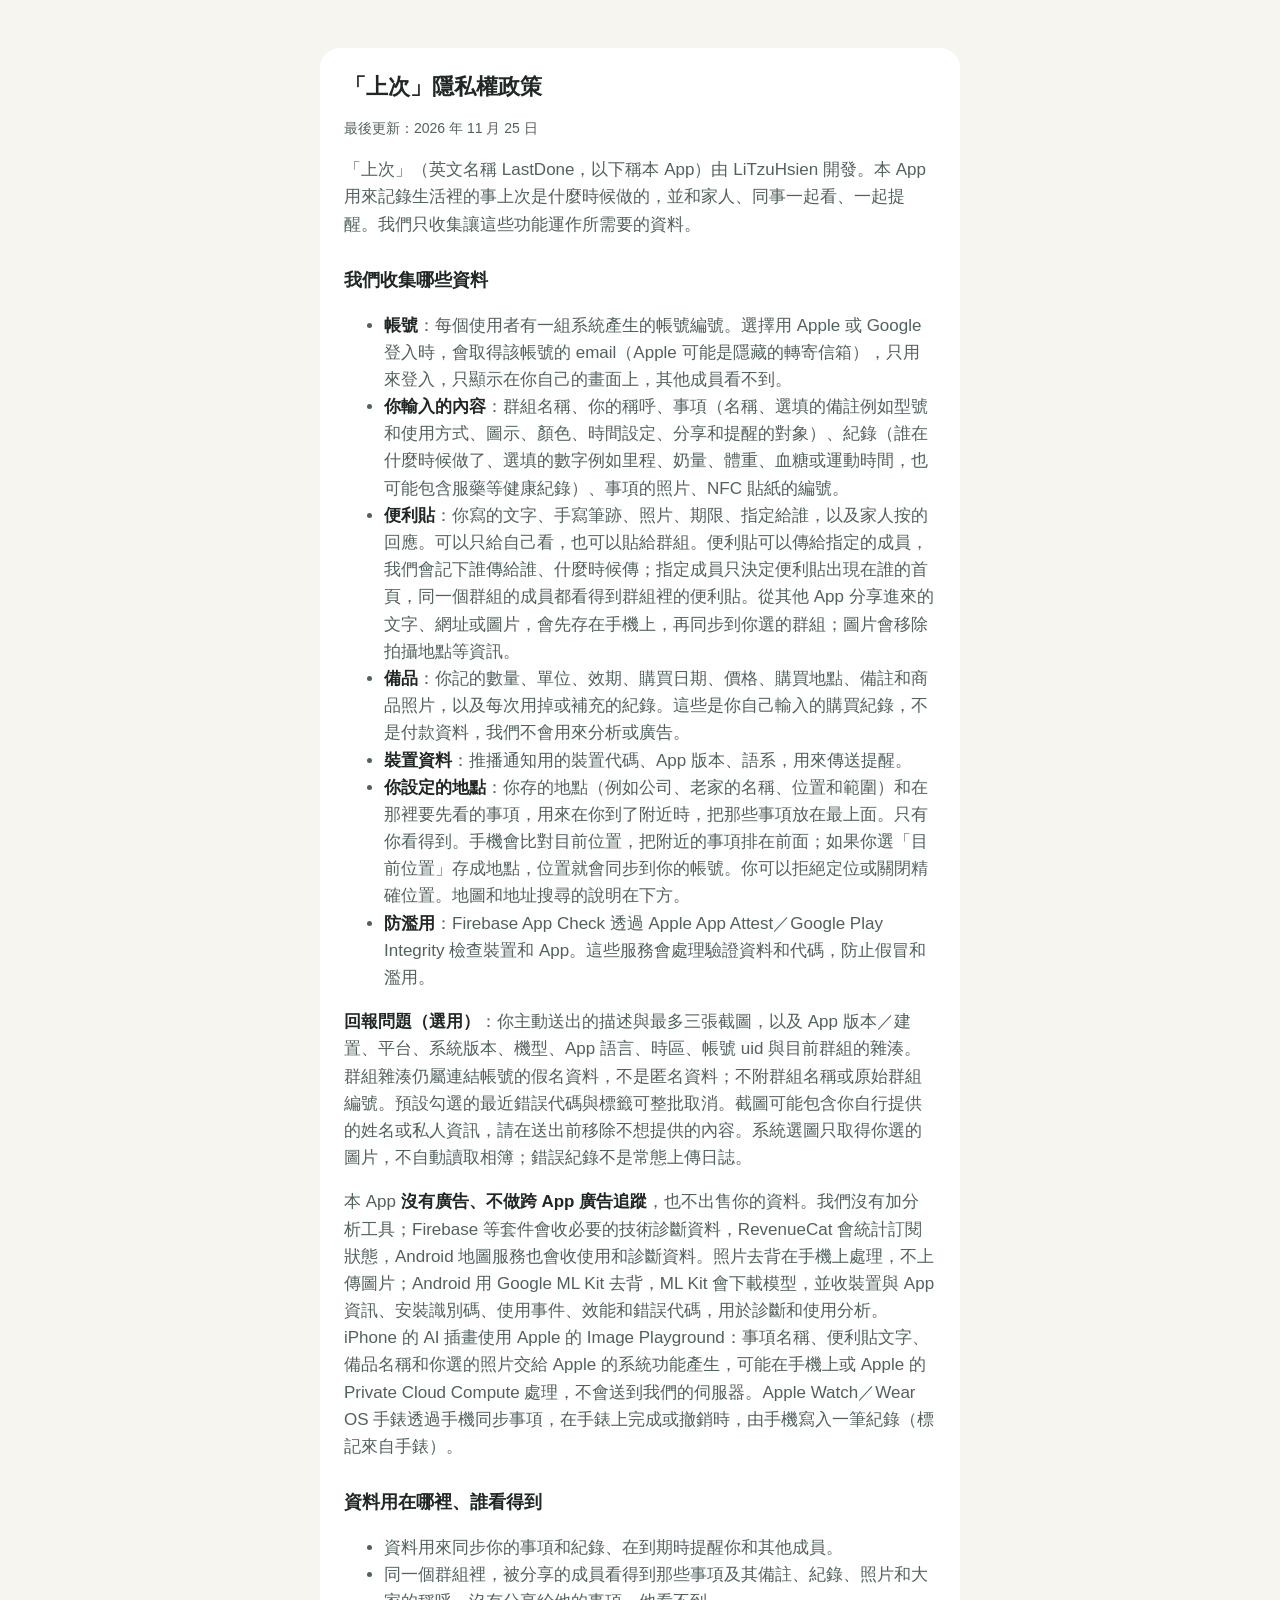
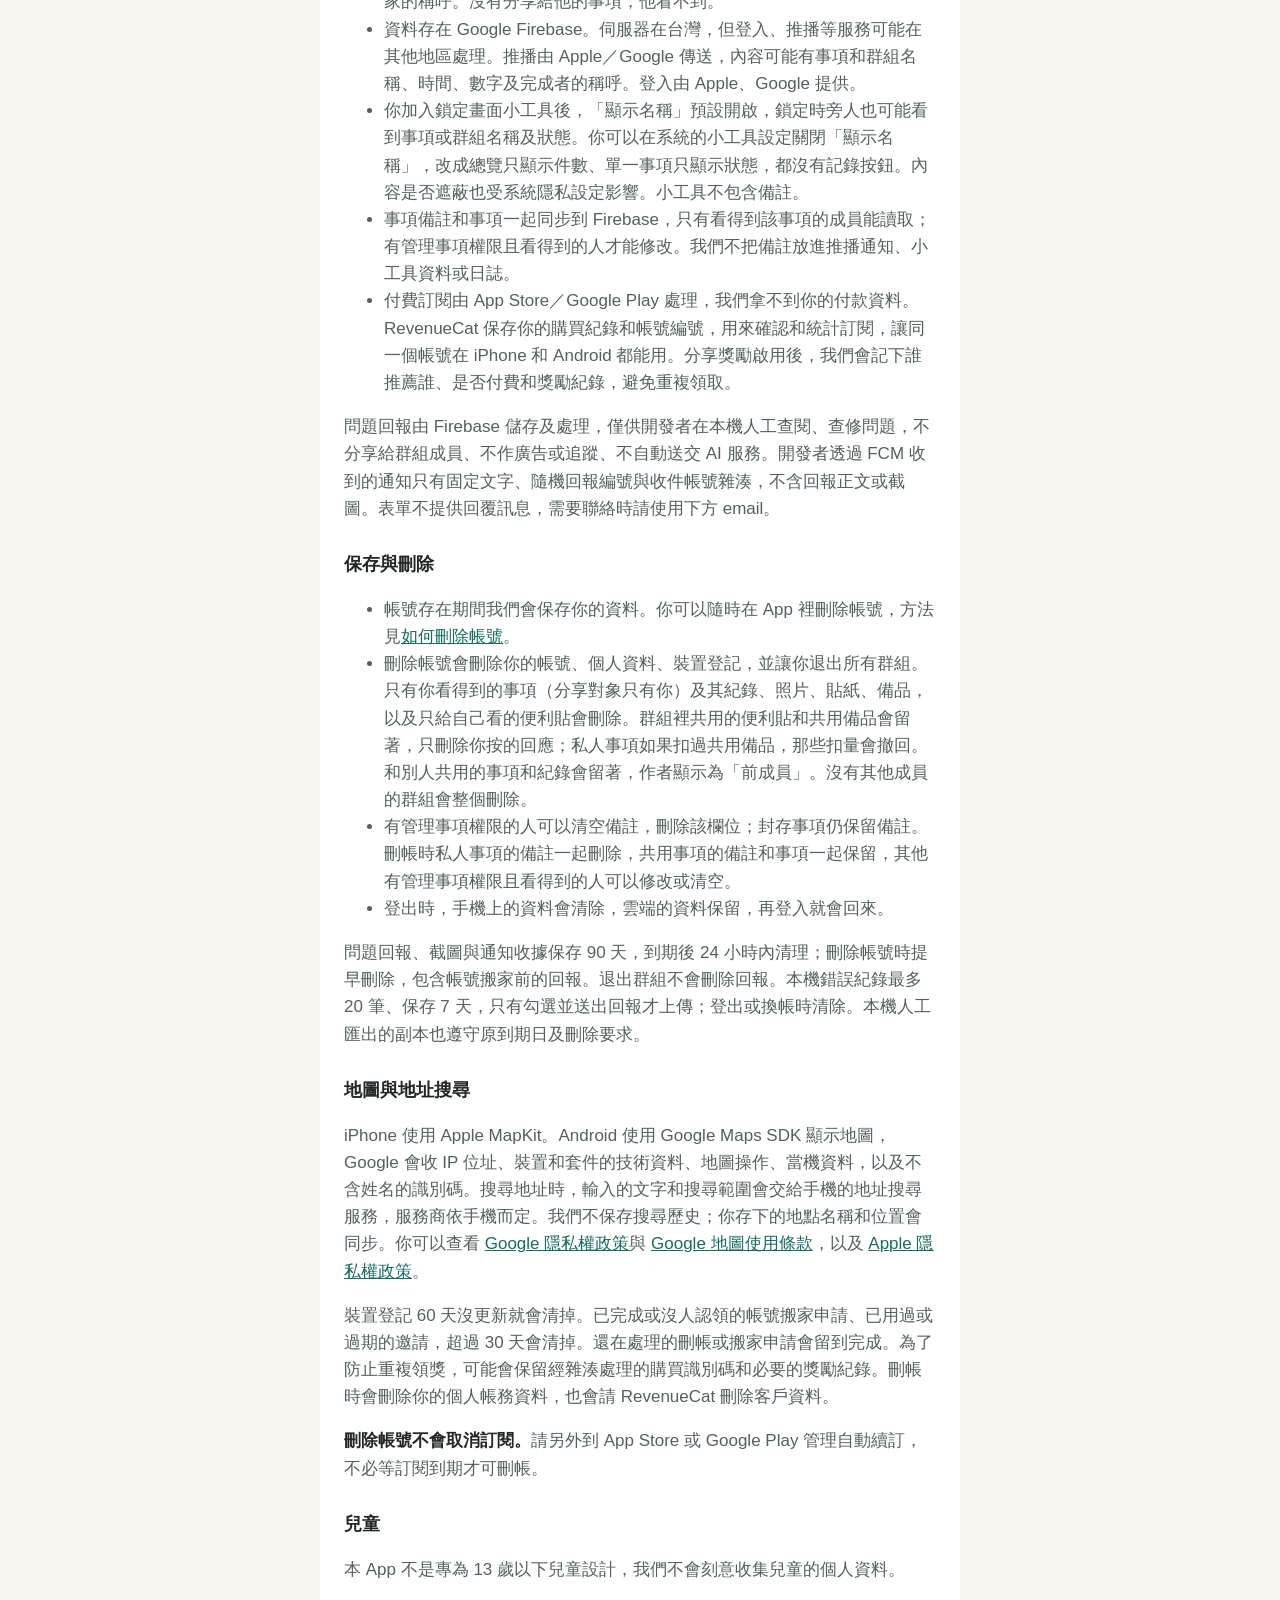
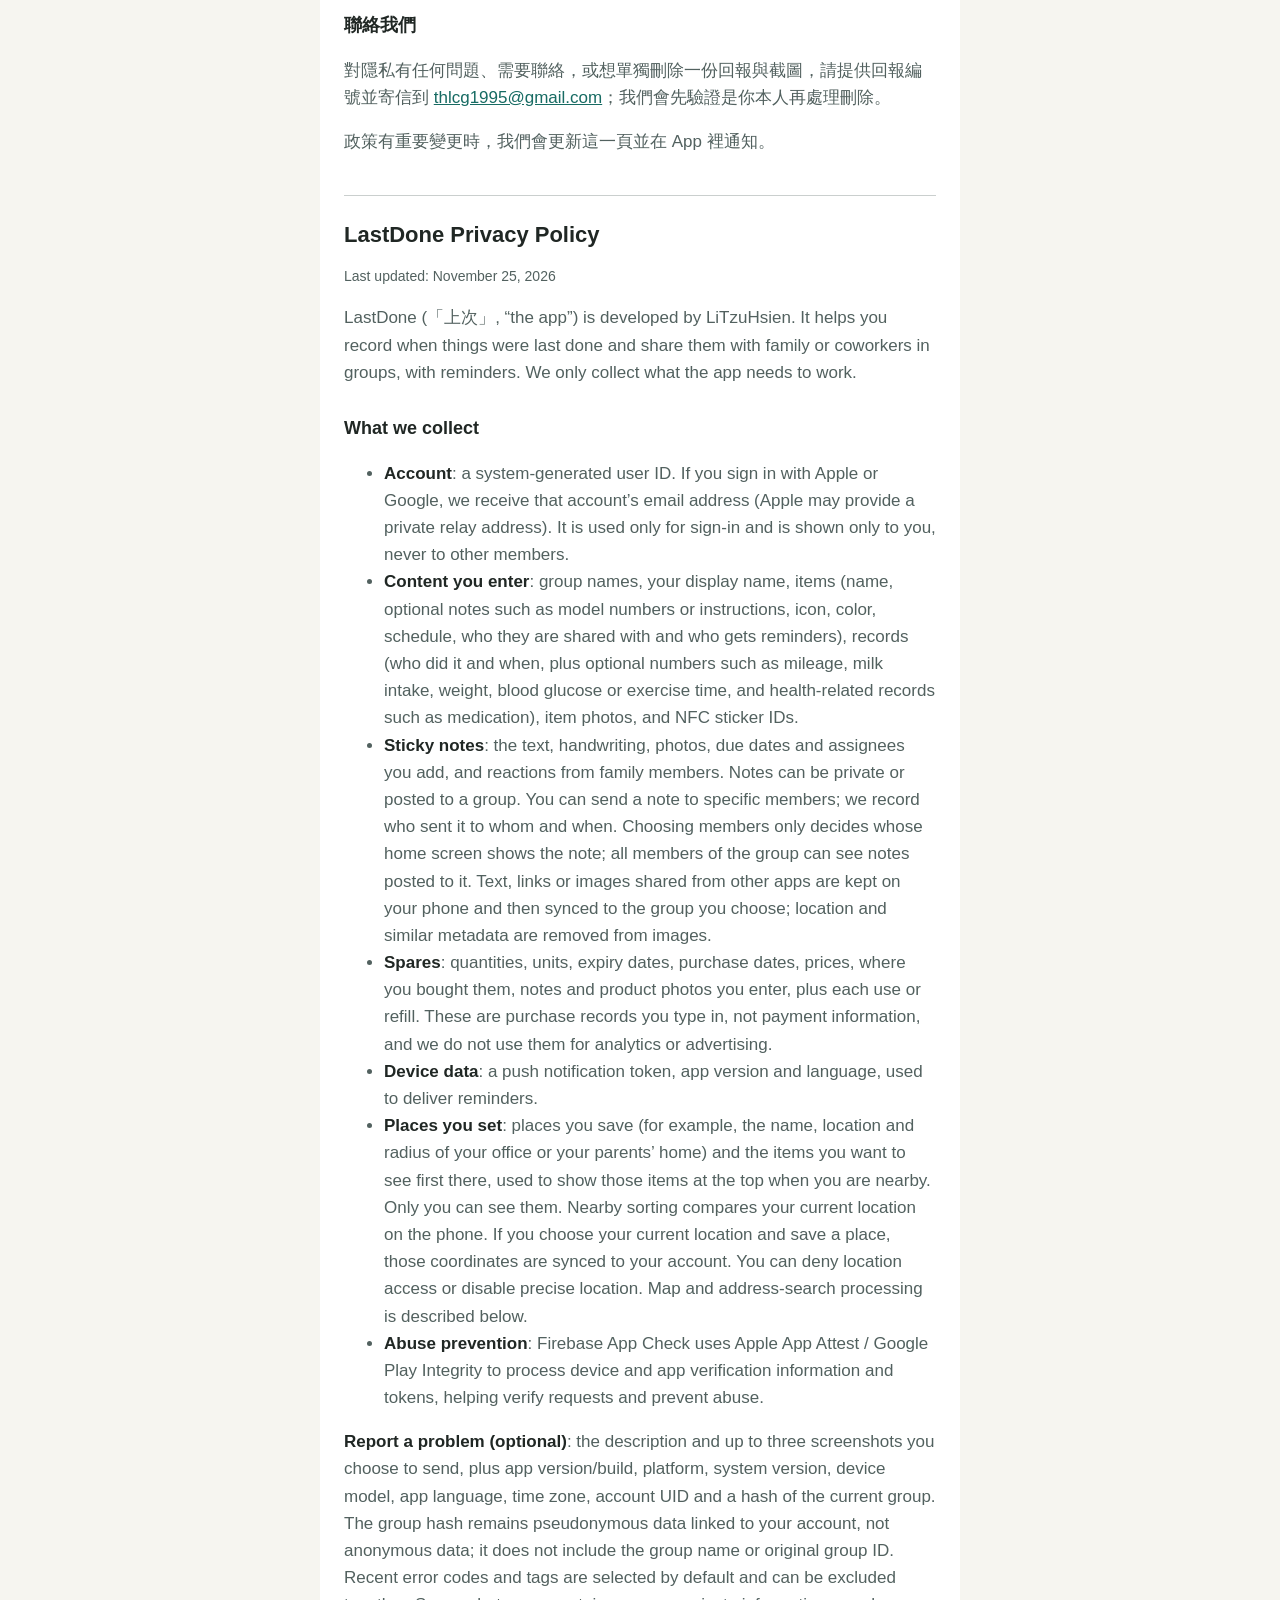
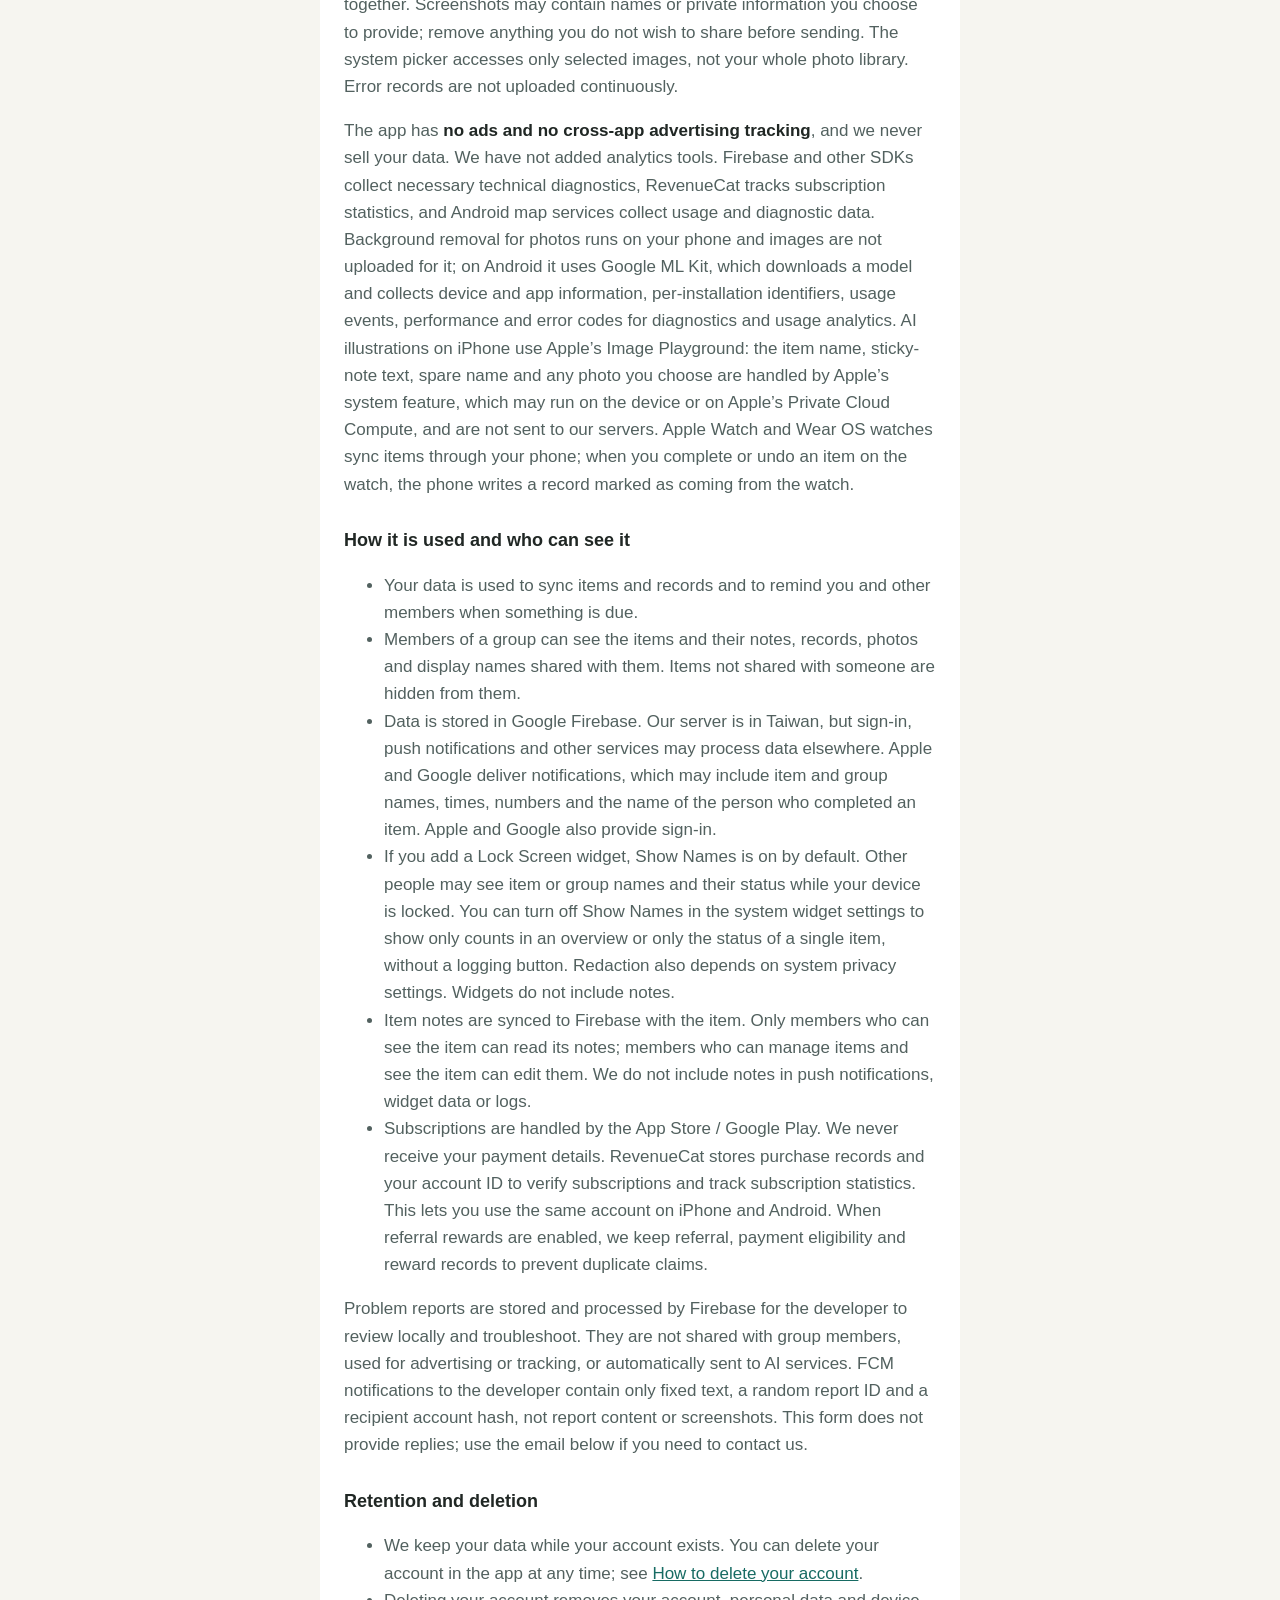
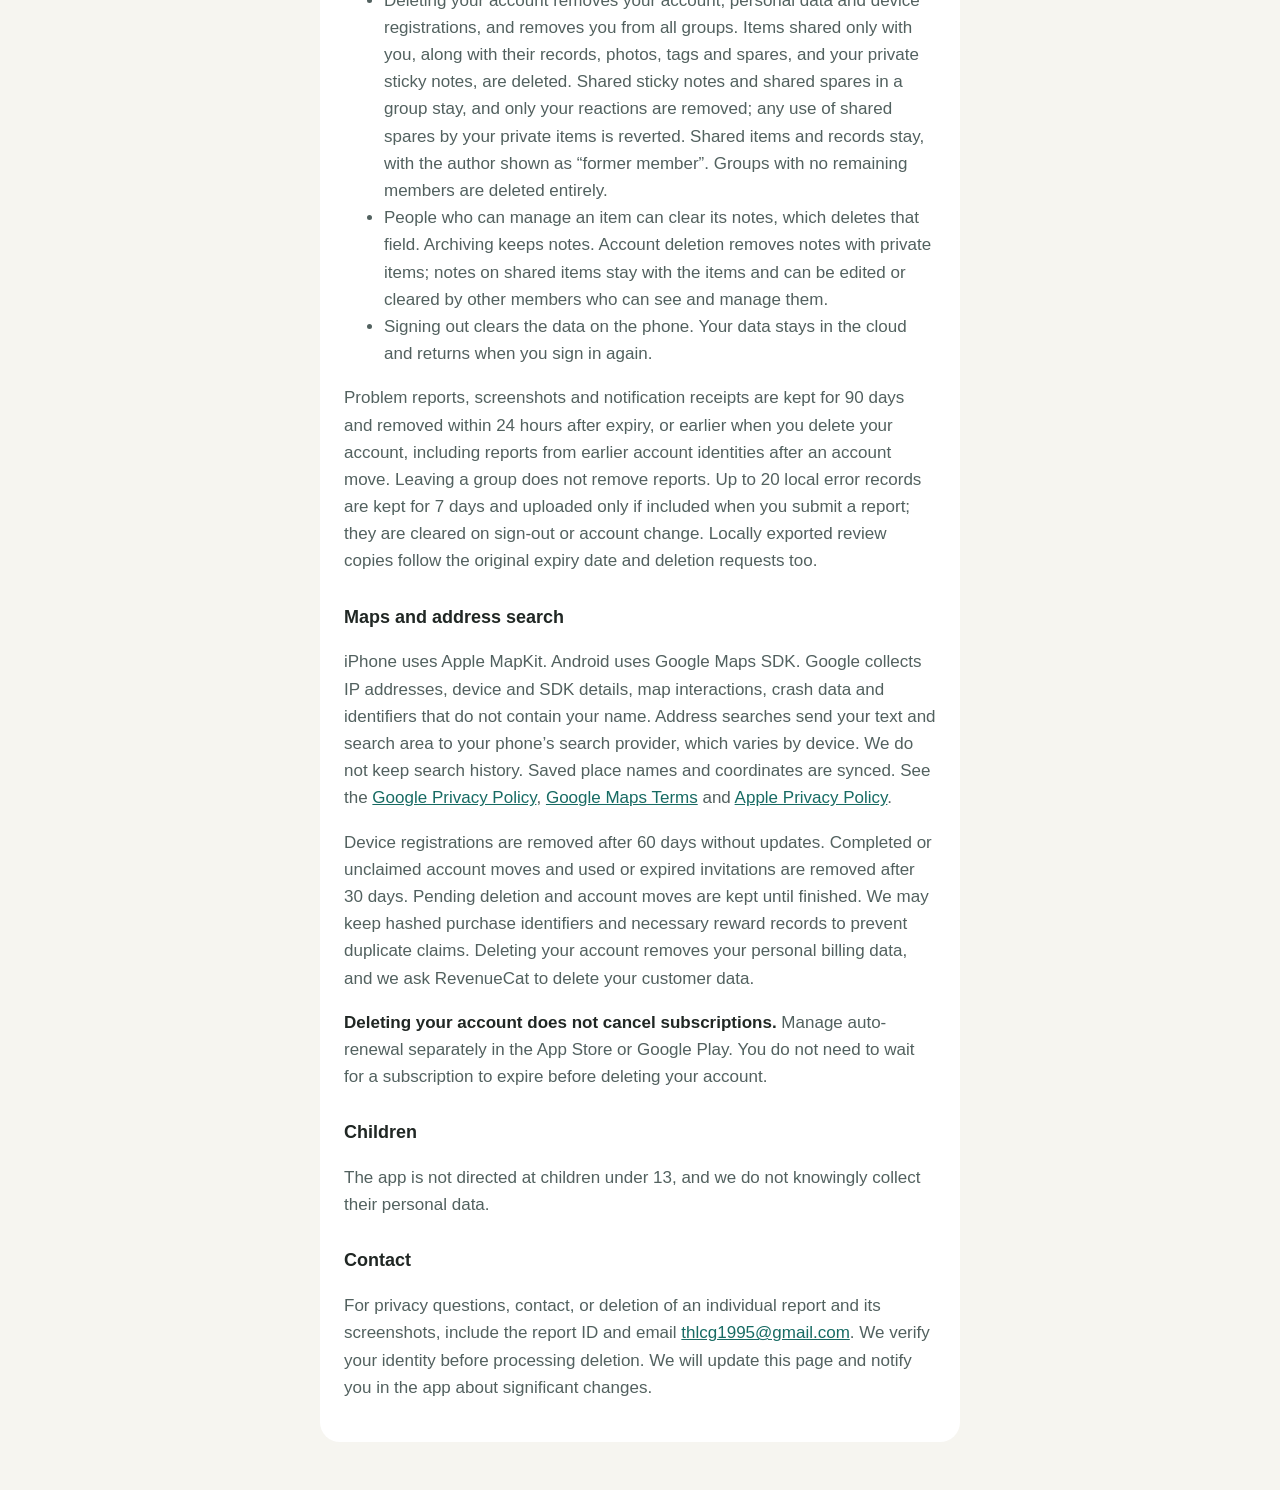
==== commit 096b12e9: "上次 LastDone：聯絡 email 改成 thlcg1995@gmail.com（對應 lastdone ba7bce86）" ====
--- a/privacy/index.html
+++ b/privacy/index.html
@@ -117,7 +117,7 @@
       <p>本 App 不是專為 13 歲以下兒童設計，我們不會刻意收集兒童的個人資料。</p>
 
       <h2>聯絡我們</h2>
-      <p>對隱私有任何問題、需要聯絡，或想單獨刪除一份回報與截圖，請提供回報編號並寄信到 <a href="mailto:sean19950831@gmail.com">sean19950831@gmail.com</a>；我們會先驗證是你本人再處理刪除。</p>
+      <p>對隱私有任何問題、需要聯絡，或想單獨刪除一份回報與截圖，請提供回報編號並寄信到 <a href="mailto:thlcg1995@gmail.com">thlcg1995@gmail.com</a>；我們會先驗證是你本人再處理刪除。</p>
       <p>政策有重要變更時，我們會更新這一頁並在 App 裡通知。</p>
 
       <div class="lang" lang="en">
@@ -161,7 +161,7 @@
         <h2>Children</h2>
         <p>The app is not directed at children under 13, and we do not knowingly collect their personal data.</p>
         <h2>Contact</h2>
-        <p>For privacy questions, contact, or deletion of an individual report and its screenshots, include the report ID and email <a href="mailto:sean19950831@gmail.com">sean19950831@gmail.com</a>. We verify your identity before processing deletion. We will update this page and notify you in the app about significant changes.</p>
+        <p>For privacy questions, contact, or deletion of an individual report and its screenshots, include the report ID and email <a href="mailto:thlcg1995@gmail.com">thlcg1995@gmail.com</a>. We verify your identity before processing deletion. We will update this page and notify you in the app about significant changes.</p>
       </div>
     </div>
   </main>
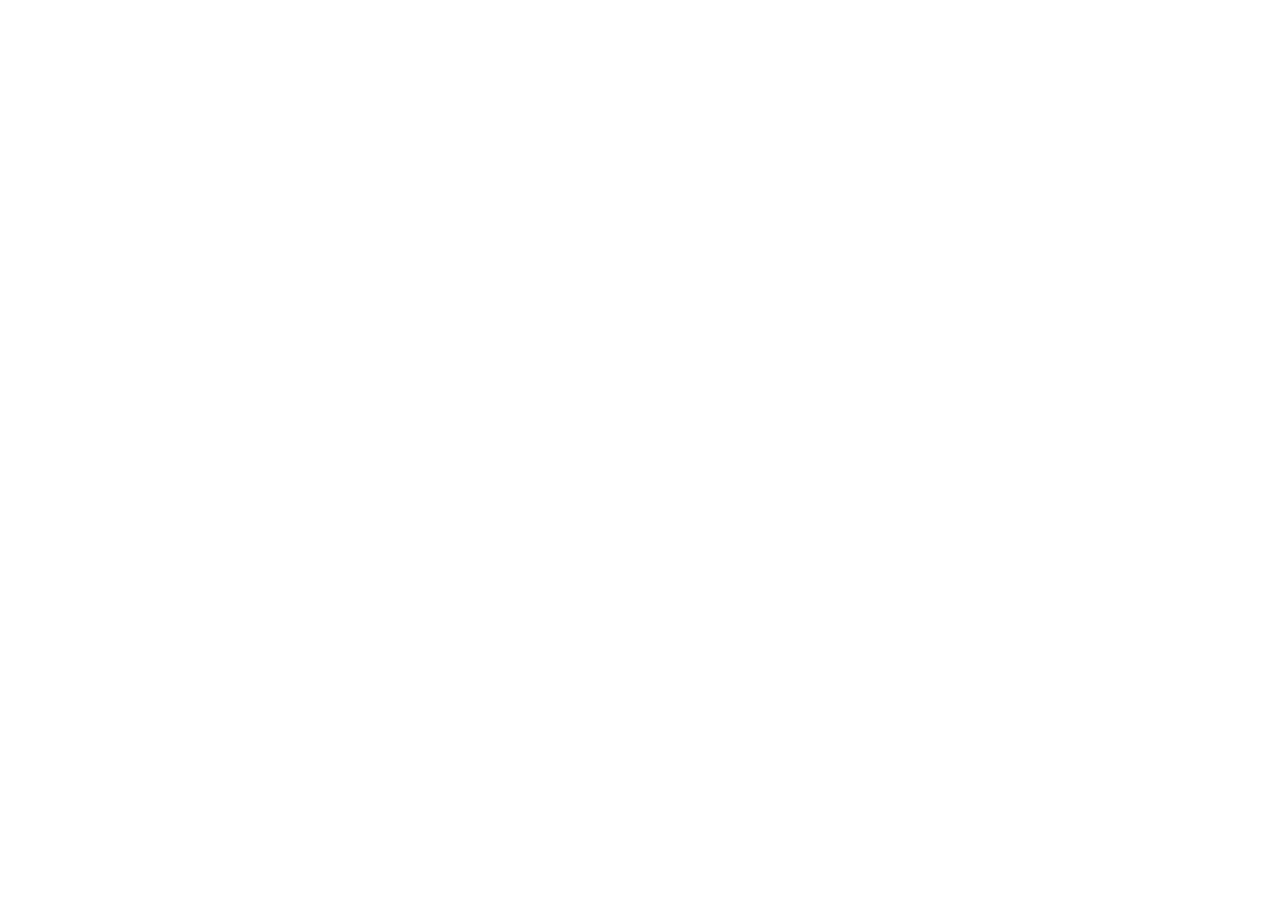
==== commit 59658130: "上次 LastDone：隱私權政策、使用條款、刪除帳號頁搬到 thlcg1995.github.io/lastdone/，舊網址自動轉址（貼紙、邀請驗證檔與 404 保留）" ====
--- a/privacy/index.html
+++ b/privacy/index.html
@@ -1,169 +1,13 @@
 <!doctype html>
-<html lang="zh-Hant-TW">
+<html lang="zh-Hant">
 <head>
-  <meta charset="utf-8">
-  <meta name="viewport" content="width=device-width, initial-scale=1">
-  <title>「上次」隱私權政策 Privacy Policy</title>
-  <style>
-    :root {
-      color-scheme: light dark;
-      --bg: #f6f5f0;
-      --card: #ffffff;
-      --text: #202724;
-      --muted: #52615f;
-      --accent: #176b63;
-    }
-    @media (prefers-color-scheme: dark) {
-      :root {
-        --bg: #151a18;
-        --card: #202724;
-        --text: #f3f5f2;
-        --muted: #bbc7c2;
-        --accent: #79d6c7;
-      }
-    }
-    body {
-      margin: 0;
-      background: var(--bg);
-      color: var(--text);
-      font: 17px/1.6 -apple-system, BlinkMacSystemFont, "PingFang TC", "Noto Sans TC", sans-serif;
-    }
-    main {
-      max-width: 640px;
-      margin: 0 auto;
-      padding: 48px 16px;
-    }
-    .card {
-      background: var(--card);
-      border-radius: 20px;
-      padding: 24px;
-    }
-    h1 {
-      font-size: 22px;
-      line-height: 1.4;
-      margin: 0 0 8px;
-    }
-    p, li {
-      color: var(--muted);
-    }
-    .code {
-      font: 600 32px/1.2 ui-monospace, "SF Mono", Menlo, monospace;
-      letter-spacing: 4px;
-      color: var(--text);
-      margin: 20px 0;
-      word-break: break-all;
-    }
-    ol {
-      padding-left: 20px;
-    }
-    strong {
-      color: var(--text);
-    }
-  </style>
-  <style>
-    h2 { font-size: 18px; margin: 28px 0 8px; color: var(--text); }
-    .lang { margin-top: 40px; padding-top: 24px; border-top: 1px solid color-mix(in srgb, var(--muted) 30%, transparent); }
-    .updated { font-size: 14px; }
-    a { color: var(--accent); }
-    .card + .card { margin-top: 16px; }
-  </style>
+<meta charset="utf-8">
+<meta name="viewport" content="width=device-width, initial-scale=1">
+<meta http-equiv="refresh" content="0; url=https://thlcg1995.github.io/lastdone/privacy/">
+<link rel="canonical" href="https://thlcg1995.github.io/lastdone/privacy/">
+<title>隱私權政策｜上次 LastDone</title>
 </head>
 <body>
-  <main>
-    <div class="card">
-      <h1>「上次」隱私權政策</h1>
-      <p class="updated">最後更新：2026 年 11 月 25 日</p>
-      <p>「上次」（英文名稱 LastDone，以下稱本 App）由 LiTzuHsien 開發。本 App 用來記錄生活裡的事上次是什麼時候做的，並和家人、同事一起看、一起提醒。我們只收集讓這些功能運作所需要的資料。</p>
-
-      <h2>我們收集哪些資料</h2>
-      <ul>
-        <li><strong>帳號</strong>：每個使用者有一組系統產生的帳號編號。選擇用 Apple 或 Google 登入時，會取得該帳號的 email（Apple 可能是隱藏的轉寄信箱），只用來登入，只顯示在你自己的畫面上，其他成員看不到。</li>
-        <li><strong>你輸入的內容</strong>：群組名稱、你的稱呼、事項（名稱、選填的備註例如型號和使用方式、圖示、顏色、時間設定、分享和提醒的對象）、紀錄（誰在什麼時候做了、選填的數字例如里程、奶量、體重、血糖或運動時間，也可能包含服藥等健康紀錄）、事項的照片、NFC 貼紙的編號。</li>
-        <li><strong>便利貼</strong>：你寫的文字、手寫筆跡、照片、期限、指定給誰，以及家人按的回應。可以只給自己看，也可以貼給群組。便利貼可以傳給指定的成員，我們會記下誰傳給誰、什麼時候傳；指定成員只決定便利貼出現在誰的首頁，同一個群組的成員都看得到群組裡的便利貼。從其他 App 分享進來的文字、網址或圖片，會先存在手機上，再同步到你選的群組；圖片會移除拍攝地點等資訊。</li>
-        <li><strong>備品</strong>：你記的數量、單位、效期、購買日期、價格、購買地點、備註和商品照片，以及每次用掉或補充的紀錄。這些是你自己輸入的購買紀錄，不是付款資料，我們不會用來分析或廣告。</li>
-        <li><strong>裝置資料</strong>：推播通知用的裝置代碼、App 版本、語系，用來傳送提醒。</li>
-        <li><strong>你設定的地點</strong>：你存的地點（例如公司、老家的名稱、位置和範圍）和在那裡要先看的事項，用來在你到了附近時，把那些事項放在最上面。只有你看得到。手機會比對目前位置，把附近的事項排在前面；如果你選「目前位置」存成地點，位置就會同步到你的帳號。你可以拒絕定位或關閉精確位置。地圖和地址搜尋的說明在下方。</li>
-        <li><strong>防濫用</strong>：Firebase App Check 透過 Apple App Attest／Google Play Integrity 檢查裝置和 App。這些服務會處理驗證資料和代碼，防止假冒和濫用。</li>
-      </ul>
-      <p><strong>回報問題（選用）</strong>：你主動送出的描述與最多三張截圖，以及 App 版本／建置、平台、系統版本、機型、App 語言、時區、帳號 uid 與目前群組的雜湊。群組雜湊仍屬連結帳號的假名資料，不是匿名資料；不附群組名稱或原始群組編號。預設勾選的最近錯誤代碼與標籤可整批取消。截圖可能包含你自行提供的姓名或私人資訊，請在送出前移除不想提供的內容。系統選圖只取得你選的圖片，不自動讀取相簿；錯誤紀錄不是常態上傳日誌。</p>
-      <p>本 App <strong>沒有廣告、不做跨 App 廣告追蹤</strong>，也不出售你的資料。我們沒有加分析工具；Firebase 等套件會收必要的技術診斷資料，RevenueCat 會統計訂閱狀態，Android 地圖服務也會收使用和診斷資料。照片去背在手機上處理，不上傳圖片；Android 用 Google ML Kit 去背，ML Kit 會下載模型，並收裝置與 App 資訊、安裝識別碼、使用事件、效能和錯誤代碼，用於診斷和使用分析。iPhone 的 AI 插畫使用 Apple 的 Image Playground：事項名稱、便利貼文字、備品名稱和你選的照片交給 Apple 的系統功能產生，可能在手機上或 Apple 的 Private Cloud Compute 處理，不會送到我們的伺服器。Apple Watch／Wear OS 手錶透過手機同步事項，在手錶上完成或撤銷時，由手機寫入一筆紀錄（標記來自手錶）。</p>
-
-      <h2>資料用在哪裡、誰看得到</h2>
-      <ul>
-        <li>資料用來同步你的事項和紀錄、在到期時提醒你和其他成員。</li>
-        <li>同一個群組裡，被分享的成員看得到那些事項及其備註、紀錄、照片和大家的稱呼。沒有分享給他的事項，他看不到。</li>
-        <li>資料存在 Google Firebase。伺服器在台灣，但登入、推播等服務可能在其他地區處理。推播由 Apple／Google 傳送，內容可能有事項和群組名稱、時間、數字及完成者的稱呼。登入由 Apple、Google 提供。</li>
-        <li>你加入鎖定畫面小工具後，「顯示名稱」預設開啟，鎖定時旁人也可能看到事項或群組名稱及狀態。你可以在系統的小工具設定關閉「顯示名稱」，改成總覽只顯示件數、單一事項只顯示狀態，都沒有記錄按鈕。內容是否遮蔽也受系統隱私設定影響。小工具不包含備註。</li>
-        <li>事項備註和事項一起同步到 Firebase，只有看得到該事項的成員能讀取；有管理事項權限且看得到的人才能修改。我們不把備註放進推播通知、小工具資料或日誌。</li>
-        <li>付費訂閱由 App Store／Google Play 處理，我們拿不到你的付款資料。RevenueCat 保存你的購買紀錄和帳號編號，用來確認和統計訂閱，讓同一個帳號在 iPhone 和 Android 都能用。分享獎勵啟用後，我們會記下誰推薦誰、是否付費和獎勵紀錄，避免重複領取。</li>
-      </ul>
-
-      <p>問題回報由 Firebase 儲存及處理，僅供開發者在本機人工查閱、查修問題，不分享給群組成員、不作廣告或追蹤、不自動送交 AI 服務。開發者透過 FCM 收到的通知只有固定文字、隨機回報編號與收件帳號雜湊，不含回報正文或截圖。表單不提供回覆訊息，需要聯絡時請使用下方 email。</p>
-      <h2>保存與刪除</h2>
-      <ul>
-        <li>帳號存在期間我們會保存你的資料。你可以隨時在 App 裡刪除帳號，方法見<a href="../delete-account/">如何刪除帳號</a>。</li>
-        <li>刪除帳號會刪除你的帳號、個人資料、裝置登記，並讓你退出所有群組。只有你看得到的事項（分享對象只有你）及其紀錄、照片、貼紙、備品，以及只給自己看的便利貼會刪除。群組裡共用的便利貼和共用備品會留著，只刪除你按的回應；私人事項如果扣過共用備品，那些扣量會撤回。和別人共用的事項和紀錄會留著，作者顯示為「前成員」。沒有其他成員的群組會整個刪除。</li>
-        <li>有管理事項權限的人可以清空備註，刪除該欄位；封存事項仍保留備註。刪帳時私人事項的備註一起刪除，共用事項的備註和事項一起保留，其他有管理事項權限且看得到的人可以修改或清空。</li>
-        <li>登出時，手機上的資料會清除，雲端的資料保留，再登入就會回來。</li>
-      </ul>
-
-      <p>問題回報、截圖與通知收據保存 90 天，到期後 24 小時內清理；刪除帳號時提早刪除，包含帳號搬家前的回報。退出群組不會刪除回報。本機錯誤紀錄最多 20 筆、保存 7 天，只有勾選並送出回報才上傳；登出或換帳時清除。本機人工匯出的副本也遵守原到期日及刪除要求。</p>
-      <h2>地圖與地址搜尋</h2>
-      <p>iPhone 使用 Apple MapKit。Android 使用 Google Maps SDK 顯示地圖，Google 會收 IP 位址、裝置和套件的技術資料、地圖操作、當機資料，以及不含姓名的識別碼。搜尋地址時，輸入的文字和搜尋範圍會交給手機的地址搜尋服務，服務商依手機而定。我們不保存搜尋歷史；你存下的地點名稱和位置會同步。你可以查看 <a href="https://www.google.com/policies/privacy/">Google 隱私權政策</a>與 <a href="https://maps.google.com/help/terms_maps/">Google 地圖使用條款</a>，以及 <a href="https://www.apple.com/legal/privacy/">Apple 隱私權政策</a>。</p>
-      <p>裝置登記 60 天沒更新就會清掉。已完成或沒人認領的帳號搬家申請、已用過或過期的邀請，超過 30 天會清掉。還在處理的刪帳或搬家申請會留到完成。為了防止重複領獎，可能會保留經雜湊處理的購買識別碼和必要的獎勵紀錄。刪帳時會刪除你的個人帳務資料，也會請 RevenueCat 刪除客戶資料。</p>
-      <p><strong>刪除帳號不會取消訂閱。</strong>請另外到 App Store 或 Google Play 管理自動續訂，不必等訂閱到期才可刪帳。</p>
-
-      <h2>兒童</h2>
-      <p>本 App 不是專為 13 歲以下兒童設計，我們不會刻意收集兒童的個人資料。</p>
-
-      <h2>聯絡我們</h2>
-      <p>對隱私有任何問題、需要聯絡，或想單獨刪除一份回報與截圖，請提供回報編號並寄信到 <a href="mailto:thlcg1995@gmail.com">thlcg1995@gmail.com</a>；我們會先驗證是你本人再處理刪除。</p>
-      <p>政策有重要變更時，我們會更新這一頁並在 App 裡通知。</p>
-
-      <div class="lang" lang="en">
-        <h1>LastDone Privacy Policy</h1>
-        <p class="updated">Last updated: November 25, 2026</p>
-        <p>LastDone (「上次」, “the app”) is developed by LiTzuHsien. It helps you record when things were last done and share them with family or coworkers in groups, with reminders. We only collect what the app needs to work.</p>
-        <h2>What we collect</h2>
-        <ul>
-          <li><strong>Account</strong>: a system-generated user ID. If you sign in with Apple or Google, we receive that account’s email address (Apple may provide a private relay address). It is used only for sign-in and is shown only to you, never to other members.</li>
-          <li><strong>Content you enter</strong>: group names, your display name, items (name, optional notes such as model numbers or instructions, icon, color, schedule, who they are shared with and who gets reminders), records (who did it and when, plus optional numbers such as mileage, milk intake, weight, blood glucose or exercise time, and health-related records such as medication), item photos, and NFC sticker IDs.</li>
-          <li><strong>Sticky notes</strong>: the text, handwriting, photos, due dates and assignees you add, and reactions from family members. Notes can be private or posted to a group. You can send a note to specific members; we record who sent it to whom and when. Choosing members only decides whose home screen shows the note; all members of the group can see notes posted to it. Text, links or images shared from other apps are kept on your phone and then synced to the group you choose; location and similar metadata are removed from images.</li>
-          <li><strong>Spares</strong>: quantities, units, expiry dates, purchase dates, prices, where you bought them, notes and product photos you enter, plus each use or refill. These are purchase records you type in, not payment information, and we do not use them for analytics or advertising.</li>
-          <li><strong>Device data</strong>: a push notification token, app version and language, used to deliver reminders.</li>
-          <li><strong>Places you set</strong>: places you save (for example, the name, location and radius of your office or your parents’ home) and the items you want to see first there, used to show those items at the top when you are nearby. Only you can see them. Nearby sorting compares your current location on the phone. If you choose your current location and save a place, those coordinates are synced to your account. You can deny location access or disable precise location. Map and address-search processing is described below.</li>
-          <li><strong>Abuse prevention</strong>: Firebase App Check uses Apple App Attest / Google Play Integrity to process device and app verification information and tokens, helping verify requests and prevent abuse.</li>
-        </ul>
-        <p><strong>Report a problem (optional)</strong>: the description and up to three screenshots you choose to send, plus app version/build, platform, system version, device model, app language, time zone, account UID and a hash of the current group. The group hash remains pseudonymous data linked to your account, not anonymous data; it does not include the group name or original group ID. Recent error codes and tags are selected by default and can be excluded together. Screenshots may contain names or private information you choose to provide; remove anything you do not wish to share before sending. The system picker accesses only selected images, not your whole photo library. Error records are not uploaded continuously.</p>
-        <p>The app has <strong>no ads and no cross-app advertising tracking</strong>, and we never sell your data. We have not added analytics tools. Firebase and other SDKs collect necessary technical diagnostics, RevenueCat tracks subscription statistics, and Android map services collect usage and diagnostic data. Background removal for photos runs on your phone and images are not uploaded for it; on Android it uses Google ML Kit, which downloads a model and collects device and app information, per-installation identifiers, usage events, performance and error codes for diagnostics and usage analytics. AI illustrations on iPhone use Apple’s Image Playground: the item name, sticky-note text, spare name and any photo you choose are handled by Apple’s system feature, which may run on the device or on Apple’s Private Cloud Compute, and are not sent to our servers. Apple Watch and Wear OS watches sync items through your phone; when you complete or undo an item on the watch, the phone writes a record marked as coming from the watch.</p>
-        <h2>How it is used and who can see it</h2>
-        <ul>
-          <li>Your data is used to sync items and records and to remind you and other members when something is due.</li>
-          <li>Members of a group can see the items and their notes, records, photos and display names shared with them. Items not shared with someone are hidden from them.</li>
-          <li>Data is stored in Google Firebase. Our server is in Taiwan, but sign-in, push notifications and other services may process data elsewhere. Apple and Google deliver notifications, which may include item and group names, times, numbers and the name of the person who completed an item. Apple and Google also provide sign-in.</li>
-          <li>If you add a Lock Screen widget, Show Names is on by default. Other people may see item or group names and their status while your device is locked. You can turn off Show Names in the system widget settings to show only counts in an overview or only the status of a single item, without a logging button. Redaction also depends on system privacy settings. Widgets do not include notes.</li>
-          <li>Item notes are synced to Firebase with the item. Only members who can see the item can read its notes; members who can manage items and see the item can edit them. We do not include notes in push notifications, widget data or logs.</li>
-          <li>Subscriptions are handled by the App Store / Google Play. We never receive your payment details. RevenueCat stores purchase records and your account ID to verify subscriptions and track subscription statistics. This lets you use the same account on iPhone and Android. When referral rewards are enabled, we keep referral, payment eligibility and reward records to prevent duplicate claims.</li>
-        </ul>
-        <p>Problem reports are stored and processed by Firebase for the developer to review locally and troubleshoot. They are not shared with group members, used for advertising or tracking, or automatically sent to AI services. FCM notifications to the developer contain only fixed text, a random report ID and a recipient account hash, not report content or screenshots. This form does not provide replies; use the email below if you need to contact us.</p>
-        <h2>Retention and deletion</h2>
-        <ul>
-          <li>We keep your data while your account exists. You can delete your account in the app at any time; see <a href="../delete-account/">How to delete your account</a>.</li>
-          <li>Deleting your account removes your account, personal data and device registrations, and removes you from all groups. Items shared only with you, along with their records, photos, tags and spares, and your private sticky notes, are deleted. Shared sticky notes and shared spares in a group stay, and only your reactions are removed; any use of shared spares by your private items is reverted. Shared items and records stay, with the author shown as “former member”. Groups with no remaining members are deleted entirely.</li>
-          <li>People who can manage an item can clear its notes, which deletes that field. Archiving keeps notes. Account deletion removes notes with private items; notes on shared items stay with the items and can be edited or cleared by other members who can see and manage them.</li>
-          <li>Signing out clears the data on the phone. Your data stays in the cloud and returns when you sign in again.</li>
-        </ul>
-        <p>Problem reports, screenshots and notification receipts are kept for 90 days and removed within 24 hours after expiry, or earlier when you delete your account, including reports from earlier account identities after an account move. Leaving a group does not remove reports. Up to 20 local error records are kept for 7 days and uploaded only if included when you submit a report; they are cleared on sign-out or account change. Locally exported review copies follow the original expiry date and deletion requests too.</p>
-        <h2>Maps and address search</h2>
-        <p>iPhone uses Apple MapKit. Android uses Google Maps SDK. Google collects IP addresses, device and SDK details, map interactions, crash data and identifiers that do not contain your name. Address searches send your text and search area to your phone’s search provider, which varies by device. We do not keep search history. Saved place names and coordinates are synced. See the <a href="https://www.google.com/policies/privacy/">Google Privacy Policy</a>, <a href="https://maps.google.com/help/terms_maps/">Google Maps Terms</a> and <a href="https://www.apple.com/legal/privacy/">Apple Privacy Policy</a>.</p>
-        <p>Device registrations are removed after 60 days without updates. Completed or unclaimed account moves and used or expired invitations are removed after 30 days. Pending deletion and account moves are kept until finished. We may keep hashed purchase identifiers and necessary reward records to prevent duplicate claims. Deleting your account removes your personal billing data, and we ask RevenueCat to delete your customer data.</p>
-        <p><strong>Deleting your account does not cancel subscriptions.</strong> Manage auto-renewal separately in the App Store or Google Play. You do not need to wait for a subscription to expire before deleting your account.</p>
-        <h2>Children</h2>
-        <p>The app is not directed at children under 13, and we do not knowingly collect their personal data.</p>
-        <h2>Contact</h2>
-        <p>For privacy questions, contact, or deletion of an individual report and its screenshots, include the report ID and email <a href="mailto:thlcg1995@gmail.com">thlcg1995@gmail.com</a>. We verify your identity before processing deletion. We will update this page and notify you in the app about significant changes.</p>
-      </div>
-    </div>
-  </main>
+<p>本頁已搬到新網址 / This page has moved: <a href="https://thlcg1995.github.io/lastdone/privacy/">https://thlcg1995.github.io/lastdone/privacy/</a></p>
 </body>
 </html>
